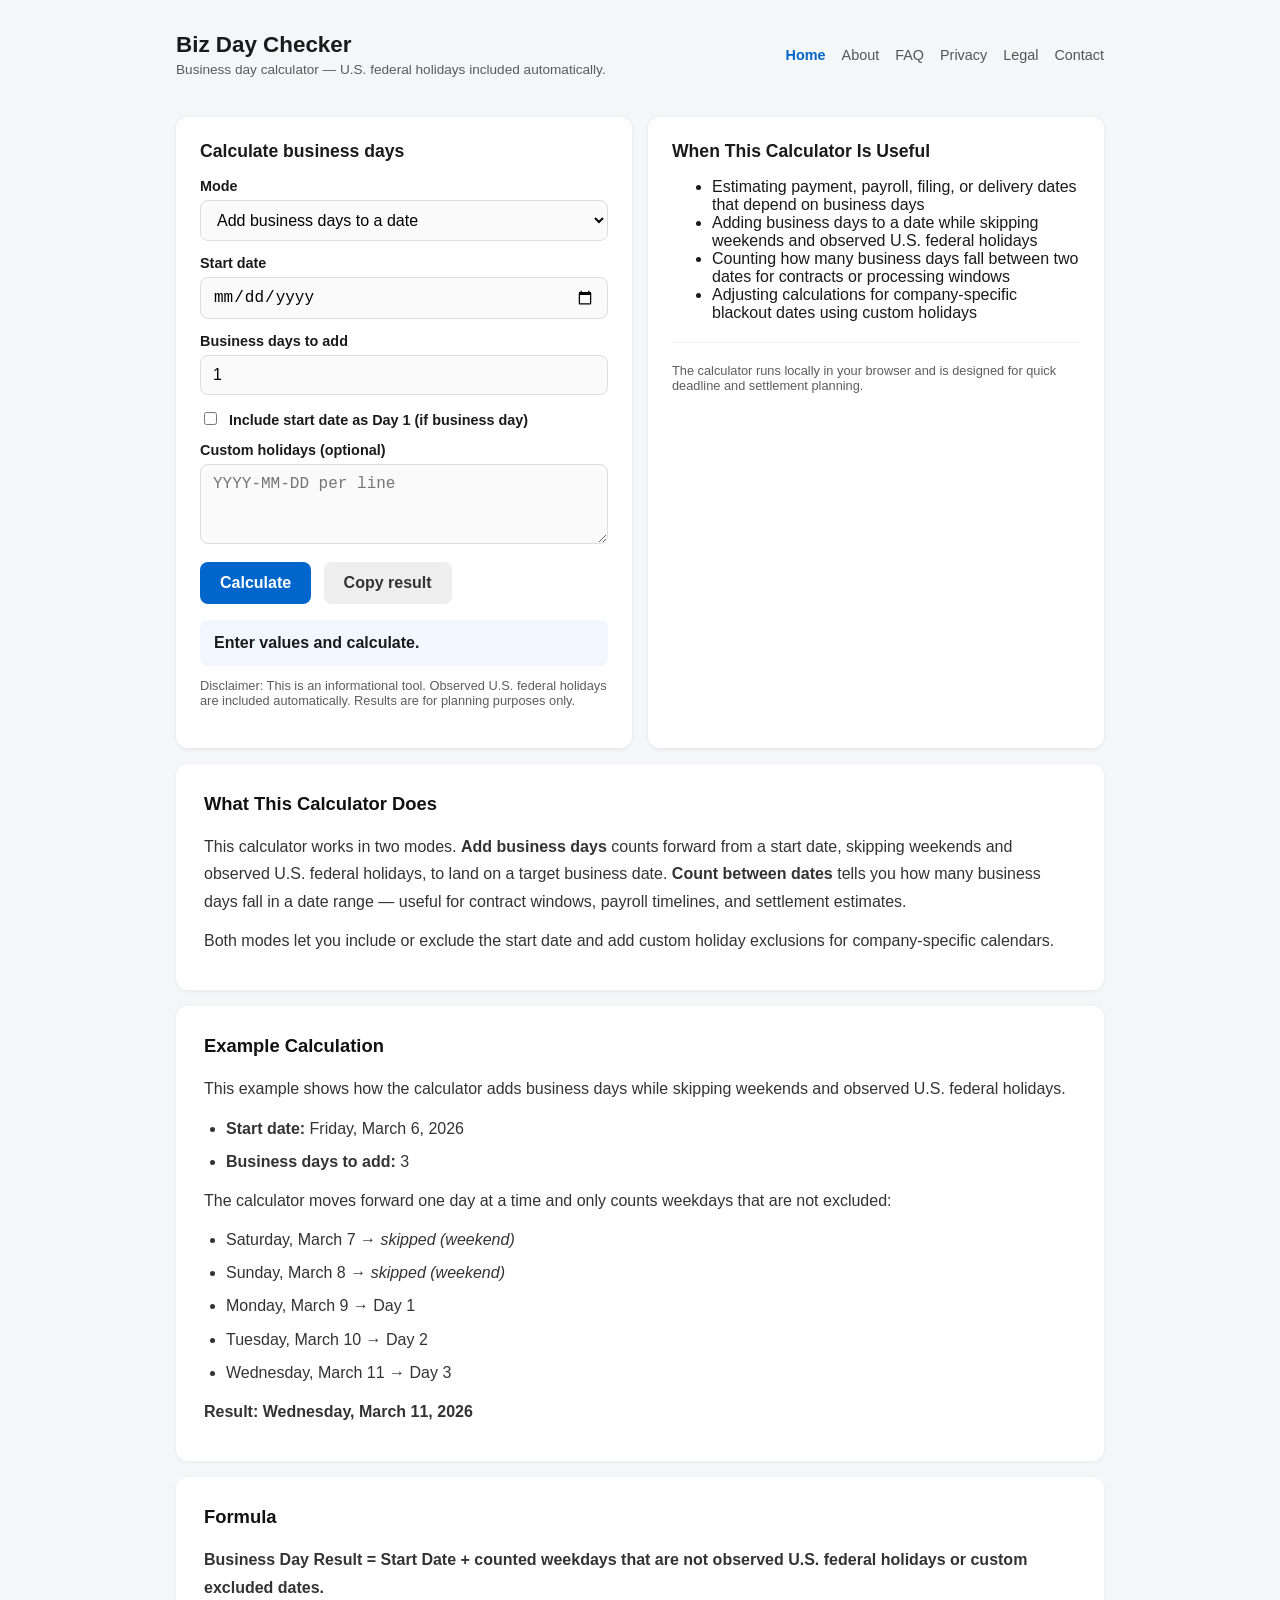
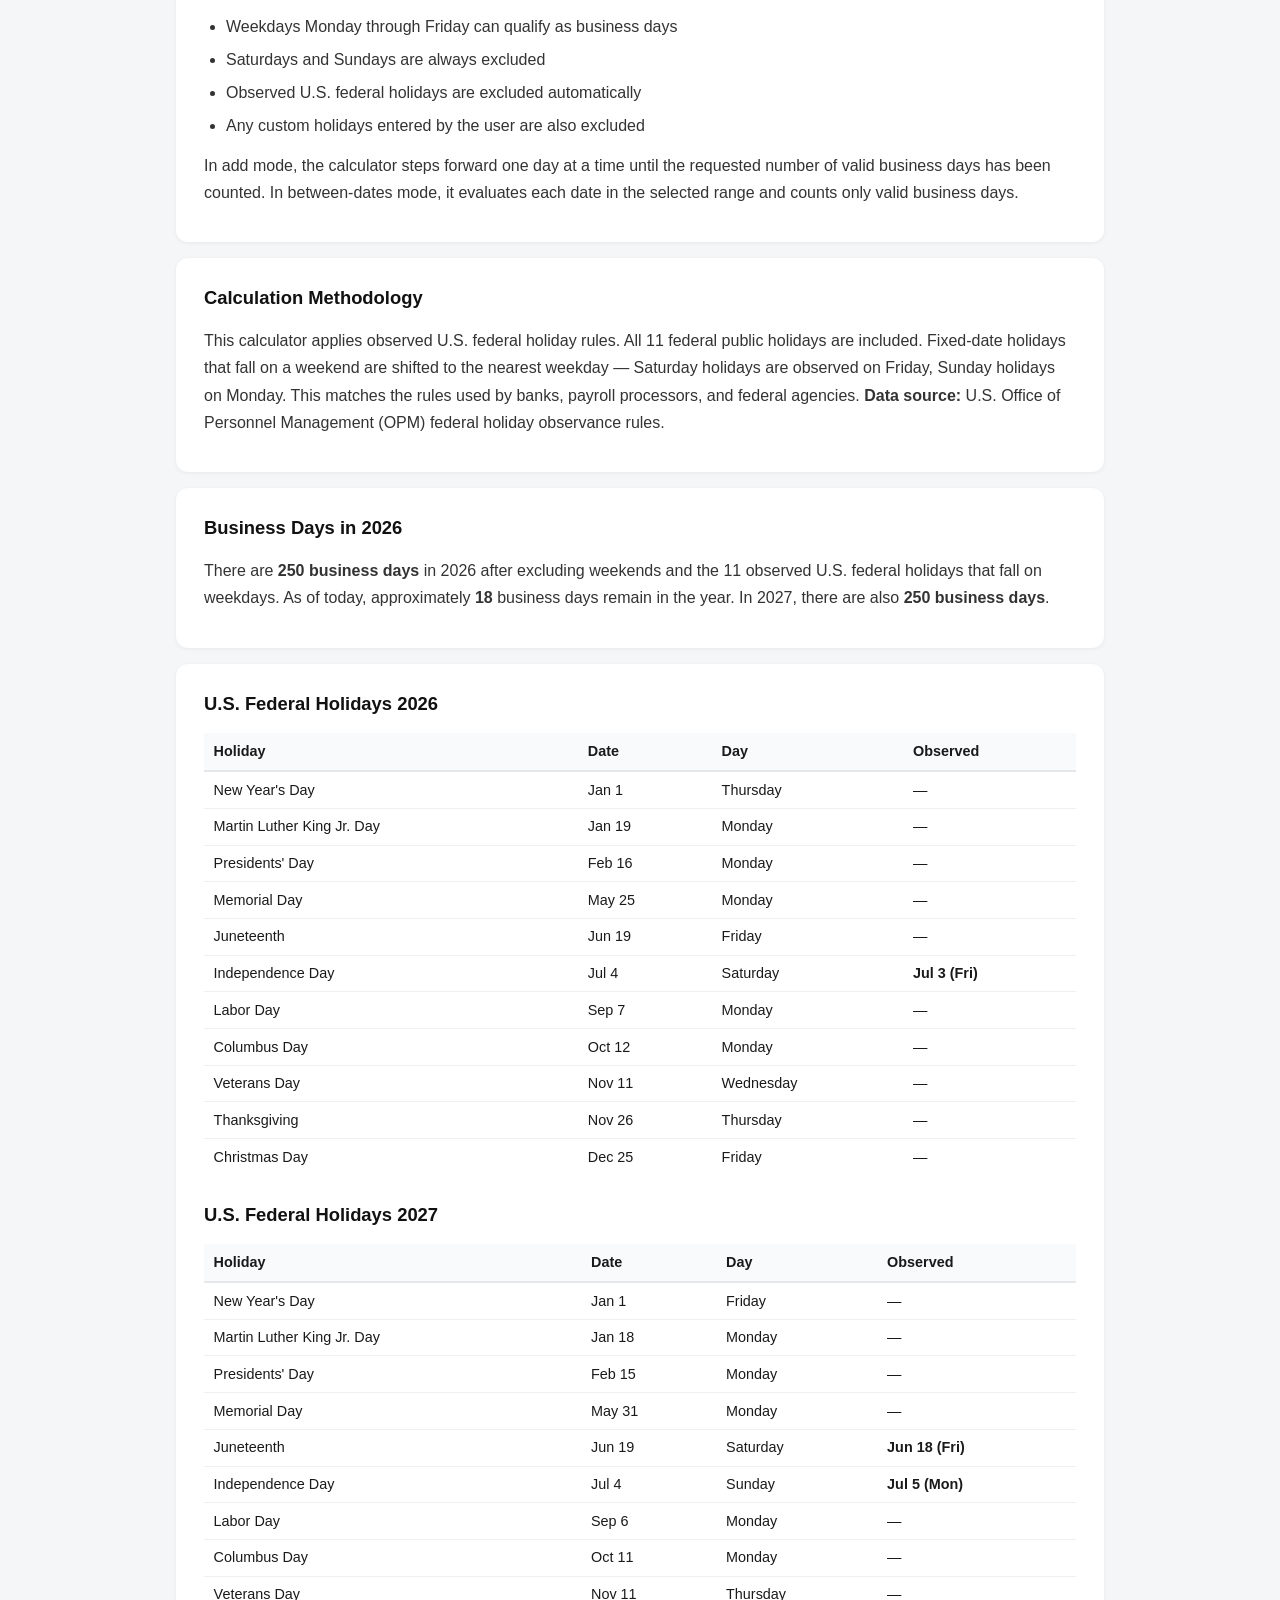
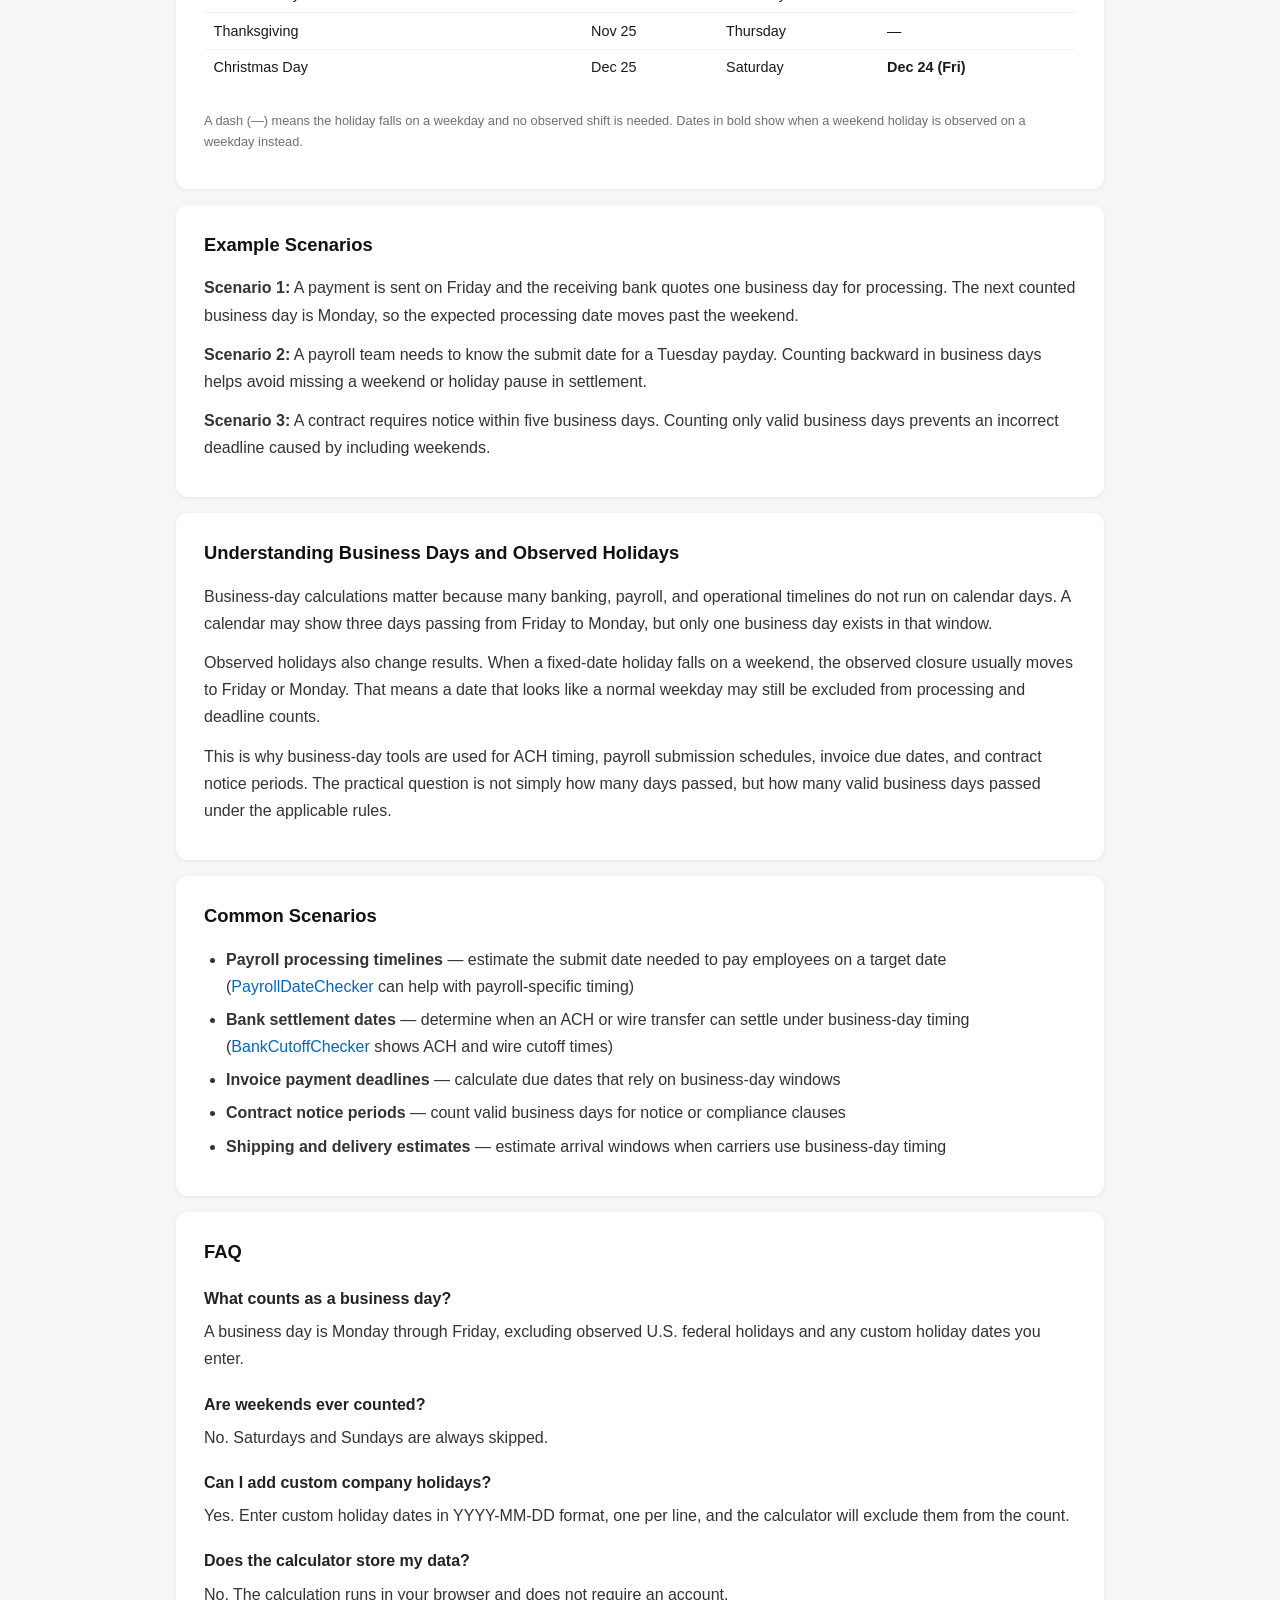
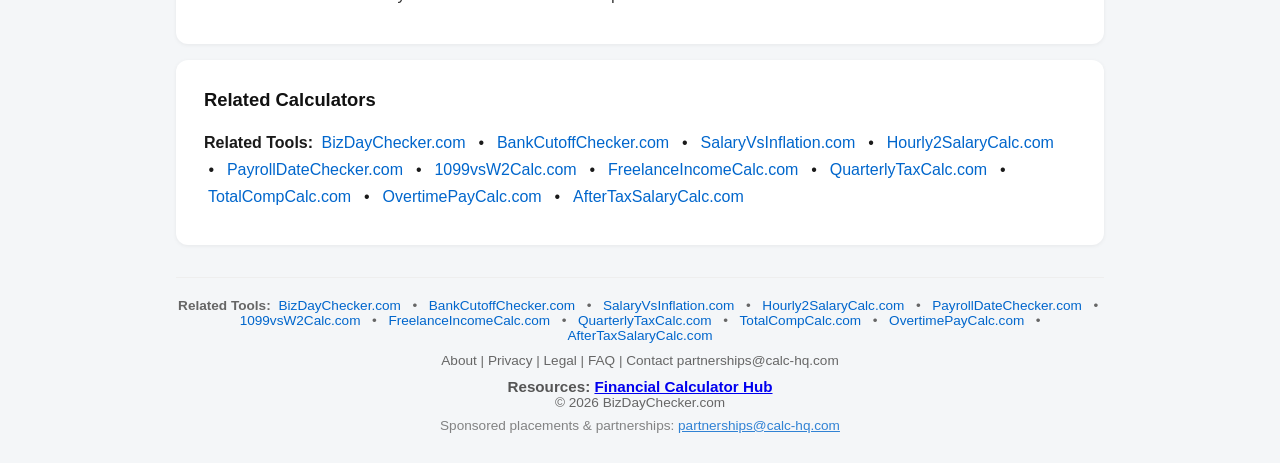
==== index.html @ 639f6adc "Surgical fixes: JS structure compliance, forbidden-domains.json, OPM citation, cluster cross-links, " ====
<!doctype html>
<html lang="en">
<head>
  <meta charset="utf-8" />
  <meta name="viewport" content="width=device-width,initial-scale=1" />
  <title>Business Day Calculator | BizDayChecker.com</title>
  <link rel="canonical" href="https://bizdaychecker.com/"/>
  <meta name="description" content="Free business day calculator. Add business days to a date or count business days between two dates. U.S. federal holidays are included automatically." />
  <meta name="robots" content="index, follow" />
  <meta name="google-adsense-account" content="ca-pub-7744853829365165" />
  <meta property="og:type" content="website" />
  <meta property="og:title" content="Business Day Calculator | BizDayChecker.com" />
  <meta property="og:description" content="Free business day calculator. Add business days to a date or count business days between two dates. U.S. federal holidays are included automatically." />
  <meta property="og:url" content="https://bizdaychecker.com/" />
  <meta property="og:site_name" content="BizDayChecker.com" />
  <meta name="twitter:card" content="summary" />
  <meta name="twitter:title" content="Business Day Calculator | BizDayChecker.com" />
  <meta name="twitter:description" content="Free business day calculator. Add business days to a date or count business days between two dates. U.S. federal holidays are included automatically." />
  <script async src="https://pagead2.googlesyndication.com/pagead/js/adsbygoogle.js?client=ca-pub-7744853829365165" crossorigin="anonymous"></script>
  <link rel="stylesheet" href="styles.css" />
  <script type="application/ld+json">{"@context":"https://schema.org","@type":"WebApplication","name":"Business Day Calculator","url":"https://bizdaychecker.com/","applicationCategory":"FinanceApplication","operatingSystem":"All","description":"Online business day calculator that adds or counts business days while skipping weekends and observed U.S. federal holidays."}</script>
  <link rel="icon" href="/assets/favicon.svg" type="image/svg+xml" />
</head>
<body>
<div class="wrap">
<header>
<div class="brand"><h1>Biz Day Checker</h1><p>Business day calculator — U.S. federal holidays included automatically.</p></div>
<nav>
<a href="index.html" class="active">Home</a>
<a href="about.html">About</a>
<a href="faq.html">FAQ</a>
<a href="privacy.html">Privacy</a>
<a href="legal.html">Legal</a>
<a href="contact.html">Contact</a>
</nav>
</header>
<div id="sponsor" class="sponsor-slot is-off" aria-label="Sponsor"></div>
<!-- AD UNIT: Top (after header, before calculator) -->
<div style="margin:1rem 0">
<ins class="adsbygoogle"
 style="display:block"
 data-ad-client="ca-pub-7744853829365165"

 data-ad-format="auto"
 data-full-width-responsive="true"></ins>
<script>
 (adsbygoogle = window.adsbygoogle || []).push({});
</script>
</div>
<div class="grid">
<section class="card">
<h2>Calculate business days</h2>
<label for="mode">Mode</label>
<select id="mode">
<option value="add">Add business days to a date</option>
<option value="between">Business days between two dates</option>
</select>
<div id="addMode">
<label for="startDate">Start date</label>
<input type="date" id="startDate" />
<label for="daysToAdd">Business days to add</label>
<input type="number" id="daysToAdd" value="1" min="0" />
</div>
<div id="betweenMode" style="display: none">
<label for="betweenStart">Start date</label>
<input type="date" id="betweenStart" />
<label for="betweenEnd">End date</label>
<input type="date" id="betweenEnd" />
</div>
<label><input type="checkbox" id="includeStart" /> Include start date as Day 1 (if business day)</label>
<label for="customHolidays">Custom holidays (optional)</label>
<textarea id="customHolidays" placeholder="YYYY-MM-DD per line"></textarea>
<button class="btn" onclick="calculate()">Calculate</button>
<button class="btn-secondary" onclick="copyResult()">Copy result</button>
<div class="result" id="result">Enter values and calculate.</div>
<p class="mini">Disclaimer: This is an informational tool. Observed U.S. federal holidays are included automatically. Results are for planning purposes only.</p>
<!-- AD UNIT: Mid (after result, highest priority) -->
<div style="margin:1rem 0">
<ins class="adsbygoogle"
 style="display:block"
 data-ad-client="ca-pub-7744853829365165"

 data-ad-format="auto"
 data-full-width-responsive="true"></ins>
<script>
 (adsbygoogle = window.adsbygoogle || []).push({});
</script>
</div>
</section>
<aside class="card">
<h2>When This Calculator Is Useful</h2>
<ul>
<li>Estimating payment, payroll, filing, or delivery dates that depend on business days</li>
<li>Adding business days to a date while skipping weekends and observed U.S. federal holidays</li>
<li>Counting how many business days fall between two dates for contracts or processing windows</li>
<li>Adjusting calculations for company-specific blackout dates using custom holidays</li>
</ul>
<div class="sep"></div>
<p class="mini">The calculator runs locally in your browser and is designed for quick deadline and settlement planning.</p>
</aside>
</div>
<div id="adBottom" class="ad-slot is-off" aria-label="Advertisement"></div>
<!-- AD UNIT: Bottom (before footer content) -->
<div style="margin:1rem 0">
<ins class="adsbygoogle"
 style="display:block"
 data-ad-client="ca-pub-7744853829365165"

 data-ad-format="auto"
 data-full-width-responsive="true"></ins>
<script>
 (adsbygoogle = window.adsbygoogle || []).push({});
</script>
</div>
<section class="content-section">
<h2>What This Calculator Does</h2>
<p>This calculator works in two modes. <strong>Add business days</strong> counts forward from a start date, skipping weekends and observed U.S. federal holidays, to land on a target business date. <strong>Count between dates</strong> tells you how many business days fall in a date range — useful for contract windows, payroll timelines, and settlement estimates.</p>
<p>Both modes let you include or exclude the start date and add custom holiday exclusions for company-specific calendars.</p>
</section>
<section class="content-section">
<h2>Example Calculation</h2>
<p>This example shows how the calculator adds business days while skipping weekends and observed U.S. federal holidays.</p>
<ul>
<li><strong>Start date:</strong> Friday, March 6, 2026</li>
<li><strong>Business days to add:</strong> 3</li>
</ul>
<p>The calculator moves forward one day at a time and only counts weekdays that are not excluded:</p>
<ul>
<li>Saturday, March 7 → <em>skipped (weekend)</em></li>
<li>Sunday, March 8 → <em>skipped (weekend)</em></li>
<li>Monday, March 9 → Day 1</li>
<li>Tuesday, March 10 → Day 2</li>
<li>Wednesday, March 11 → Day 3</li>
</ul>
<p><strong>Result: Wednesday, March 11, 2026</strong></p>
</section>
<section class="content-section">
<h2>Formula</h2>
<p><strong>Business Day Result = Start Date + counted weekdays that are not observed U.S. federal holidays or custom excluded dates.</strong></p>
<ul>
<li>Weekdays Monday through Friday can qualify as business days</li>
<li>Saturdays and Sundays are always excluded</li>
<li>Observed U.S. federal holidays are excluded automatically</li>
<li>Any custom holidays entered by the user are also excluded</li>
</ul>
<p>In add mode, the calculator steps forward one day at a time until the requested number of valid business days has been counted. In between-dates mode, it evaluates each date in the selected range and counts only valid business days.</p>
</section>
<section class="content-section">
<h2>Calculation Methodology</h2>
<p>This calculator applies observed U.S. federal holiday rules. All 11 federal public holidays are included. Fixed-date holidays that fall on a weekend are shifted to the nearest weekday — Saturday holidays are observed on Friday, Sunday holidays on Monday. This matches the rules used by banks, payroll processors, and federal agencies. <strong>Data source:</strong> U.S. Office of Personnel Management (OPM) federal holiday observance rules.</p>
</section>
<section class="content-section">
<h2>Business Days in 2026</h2>
<p>There are <strong>250 business days</strong> in 2026 after excluding weekends and the 11 observed U.S. federal holidays that fall on weekdays. As of today, approximately <strong id="bizRemaining">175</strong> business days remain in the year. In 2027, there are also <strong>250 business days</strong>.</p>
</section>
<section class="content-section">
<h2>U.S. Federal Holidays 2026</h2>
<table class="holiday-table">
<thead><tr><th>Holiday</th><th>Date</th><th>Day</th><th>Observed</th></tr></thead>
<tbody>
<tr><td>New Year's Day</td><td>Jan 1</td><td>Thursday</td><td>—</td></tr>
<tr><td>Martin Luther King Jr. Day</td><td>Jan 19</td><td>Monday</td><td>—</td></tr>
<tr><td>Presidents' Day</td><td>Feb 16</td><td>Monday</td><td>—</td></tr>
<tr><td>Memorial Day</td><td>May 25</td><td>Monday</td><td>—</td></tr>
<tr><td>Juneteenth</td><td>Jun 19</td><td>Friday</td><td>—</td></tr>
<tr><td>Independence Day</td><td>Jul 4</td><td>Saturday</td><td><strong>Jul 3 (Fri)</strong></td></tr>
<tr><td>Labor Day</td><td>Sep 7</td><td>Monday</td><td>—</td></tr>
<tr><td>Columbus Day</td><td>Oct 12</td><td>Monday</td><td>—</td></tr>
<tr><td>Veterans Day</td><td>Nov 11</td><td>Wednesday</td><td>—</td></tr>
<tr><td>Thanksgiving</td><td>Nov 26</td><td>Thursday</td><td>—</td></tr>
<tr><td>Christmas Day</td><td>Dec 25</td><td>Friday</td><td>—</td></tr>
</tbody>
</table>
<h2>U.S. Federal Holidays 2027</h2>
<table class="holiday-table">
<thead><tr><th>Holiday</th><th>Date</th><th>Day</th><th>Observed</th></tr></thead>
<tbody>
<tr><td>New Year's Day</td><td>Jan 1</td><td>Friday</td><td>—</td></tr>
<tr><td>Martin Luther King Jr. Day</td><td>Jan 18</td><td>Monday</td><td>—</td></tr>
<tr><td>Presidents' Day</td><td>Feb 15</td><td>Monday</td><td>—</td></tr>
<tr><td>Memorial Day</td><td>May 31</td><td>Monday</td><td>—</td></tr>
<tr><td>Juneteenth</td><td>Jun 19</td><td>Saturday</td><td><strong>Jun 18 (Fri)</strong></td></tr>
<tr><td>Independence Day</td><td>Jul 4</td><td>Sunday</td><td><strong>Jul 5 (Mon)</strong></td></tr>
<tr><td>Labor Day</td><td>Sep 6</td><td>Monday</td><td>—</td></tr>
<tr><td>Columbus Day</td><td>Oct 11</td><td>Monday</td><td>—</td></tr>
<tr><td>Veterans Day</td><td>Nov 11</td><td>Thursday</td><td>—</td></tr>
<tr><td>Thanksgiving</td><td>Nov 25</td><td>Thursday</td><td>—</td></tr>
<tr><td>Christmas Day</td><td>Dec 25</td><td>Saturday</td><td><strong>Dec 24 (Fri)</strong></td></tr>
</tbody>
</table>
<p class="mini">A dash (—) means the holiday falls on a weekday and no observed shift is needed. Dates in bold show when a weekend holiday is observed on a weekday instead.</p>
</section>
<section class="content-section">
<h2>Example Scenarios</h2>
<p><strong>Scenario 1:</strong> A payment is sent on Friday and the receiving bank quotes one business day for processing. The next counted business day is Monday, so the expected processing date moves past the weekend.</p>
<p><strong>Scenario 2:</strong> A payroll team needs to know the submit date for a Tuesday payday. Counting backward in business days helps avoid missing a weekend or holiday pause in settlement.</p>
<p><strong>Scenario 3:</strong> A contract requires notice within five business days. Counting only valid business days prevents an incorrect deadline caused by including weekends.</p>
</section>
<section class="content-section">
<h2>Understanding Business Days and Observed Holidays</h2>
<p>Business-day calculations matter because many banking, payroll, and operational timelines do not run on calendar days. A calendar may show three days passing from Friday to Monday, but only one business day exists in that window.</p>
<p>Observed holidays also change results. When a fixed-date holiday falls on a weekend, the observed closure usually moves to Friday or Monday. That means a date that looks like a normal weekday may still be excluded from processing and deadline counts.</p>
<p>This is why business-day tools are used for ACH timing, payroll submission schedules, invoice due dates, and contract notice periods. The practical question is not simply how many days passed, but how many valid business days passed under the applicable rules.</p>
</section>
<section class="content-section">
<h2>Common Scenarios</h2>
<ul>
<li><strong>Payroll processing timelines</strong> — estimate the submit date needed to pay employees on a target date (<a href="https://payrolldatechecker.com" target="_blank" rel="noopener">PayrollDateChecker</a> can help with payroll-specific timing)</li>
<li><strong>Bank settlement dates</strong> — determine when an ACH or wire transfer can settle under business-day timing (<a href="https://bankcutoffchecker.com" target="_blank" rel="noopener">BankCutoffChecker</a> shows ACH and wire cutoff times)</li>
<li><strong>Invoice payment deadlines</strong> — calculate due dates that rely on business-day windows</li>
<li><strong>Contract notice periods</strong> — count valid business days for notice or compliance clauses</li>
<li><strong>Shipping and delivery estimates</strong> — estimate arrival windows when carriers use business-day timing</li>
</ul>
</section>
<section class="content-section">
<h2>FAQ</h2>
<h3>What counts as a business day?</h3><p>A business day is Monday through Friday, excluding observed U.S. federal holidays and any custom holiday dates you enter.</p>
<h3>Are weekends ever counted?</h3><p>No. Saturdays and Sundays are always skipped.</p>
<h3>Can I add custom company holidays?</h3><p>Yes. Enter custom holiday dates in YYYY-MM-DD format, one per line, and the calculator will exclude them from the count.</p>
<h3>Does the calculator store my data?</h3><p>No. The calculation runs in your browser and does not require an account.</p>
</section>
<section class="content-section">
<h2>Related Calculators</h2>
<div class="network-links related-tools"></div>
</section>
<footer class="foot">
<div class="sep"></div>
<div class="network-links related-tools"></div>
<div class="footer-links"><a href="about.html">About</a> | <a href="privacy.html">Privacy</a> | <a href="legal.html">Legal</a> | <a href="faq.html">FAQ</a> | <a href="contact.html">Contact</a> <span class="footer-email"><a href="mailto:partnerships@calc-hq.com">partnerships@calc-hq.com</a></span></div><div class="footer-resources"><strong>Resources:</strong> <a href="https://calc-hq.com" target="_blank" rel="noopener">Financial Calculator Hub</a></div>
<div class="footer-meta">© <span id="year"></span> BizDayChecker.com</div>
<p class="sponsor-line">Sponsored placements &amp; partnerships: <a href="mailto:partnerships@calc-hq.com">partnerships@calc-hq.com</a></p>
</footer>
</div>

        <script src="/js/config.js"></script>
        <script src="/js/network.js"></script>
        <script src="/assets/footer.js"></script>
        <script src="/assets/ads.js"></script>
        <script src="/js/calculator.js"></script>
    
</body>
</html>
---- styles.css ----
/* BizDayChecker.com styles */
*, *::before, *::after { box-sizing: border-box; }

body {
  font-family: -apple-system, BlinkMacSystemFont, "Segoe UI", Roboto, Helvetica, Arial, sans-serif;
  margin: 0;
  padding: 0;
  background: #f4f6f8;
  color: #1a1a1a;
}

.wrap {
  max-width: 960px;
  margin: 0 auto;
  padding: 16px;
}

/* Header */
header {
  display: flex;
  align-items: center;
  justify-content: space-between;
  flex-wrap: wrap;
  gap: 12px;
  padding: 16px 0 24px;
}

.brand h1 {
  margin: 0;
  font-size: 1.4rem;
}

.brand p {
  margin: 4px 0 0;
  font-size: 0.85rem;
  opacity: 0.7;
}

nav {
  display: flex;
  gap: 16px;
  flex-wrap: wrap;
}

nav a {
  text-decoration: none;
  color: #555;
  font-size: 0.9rem;
}

nav a.active, nav a:hover {
  color: #0066cc;
  font-weight: 600;
}

/* Grid */
.grid {
  display: grid;
  grid-template-columns: 1fr 1fr;
  gap: 16px;
}

@media (max-width: 600px) {
  .grid { grid-template-columns: 1fr; }
  header { flex-direction: column; align-items: flex-start; }
}

/* Card */
.card {
  background: #fff;
  border-radius: 12px;
  padding: 24px;
  box-shadow: 0 1px 4px rgba(0,0,0,0.08);
}

.card h2 {
  margin: 0 0 16px;
  font-size: 1.1rem;
}

.legal { grid-column: 1 / -1; }

/* Form elements */
label {
  font-weight: 600;
  margin-top: 14px;
  display: block;
  font-size: 0.9rem;
}

input[type="date"],
input[type="number"],
select,
textarea {
  width: 100%;
  padding: 10px 12px;
  margin-top: 6px;
  font-size: 1rem;
  border: 1px solid #ddd;
  border-radius: 8px;
  background: #fafafa;
}

textarea { min-height: 80px; resize: vertical; }

input[type="checkbox"] {
  width: auto;
  margin-right: 8px;
}

/* Buttons */
.btn, .btn-secondary {
  display: inline-block;
  margin-top: 14px;
  margin-right: 8px;
  padding: 12px 20px;
  border: none;
  border-radius: 8px;
  font-size: 1rem;
  font-weight: 700;
  cursor: pointer;
}

.btn { background: #0066cc; color: #fff; }
.btn:hover { background: #0052a3; }
.btn-secondary { background: #eee; color: #333; }
.btn-secondary:hover { background: #ddd; }

/* Result */
.result {
  margin-top: 16px;
  padding: 14px;
  background: #f0f7ff;
  border-radius: 8px;
  font-weight: 600;
  font-size: 1rem;
}

/* Footer */
.foot {
  margin-top: 32px;
  text-align: center;
  font-size: 0.85rem;
  color: #666;
}

.related-tools {
  margin-bottom: 10px;
}

.related-tools a {
  color: #0066cc;
  text-decoration: none;
  margin: 0 4px;
}

.related-tools a:hover { text-decoration: underline; }

.footer-links {
  margin-bottom: 8px;
}

.footer-links a {
  color: #666;
  text-decoration: none;
  font-size: 0.85rem;
}

.footer-links a:hover { color: #0066cc; }

.footer-meta {
  margin-bottom: 8px;
}

.sponsor-line {
  font-size: 0.85rem;
  opacity: 0.8;
  margin-top: 8px;
}

.sponsor-line a { color: #0066cc; }

/* Separator */
.sep {
  border-top: 1px solid #eee;
  margin: 20px 0;
}

/* Mini text */
.mini {
  font-size: 0.8rem;
  opacity: 0.7;
  margin-top: 12px;
}

/* Ad slots */
.ad-slot {
  margin: 16px 0;
}

.is-off { display: none !important; }

.sponsor-slot {
  background: #fffbe6;
  border: 1px solid #ffe58f;
  border-radius: 8px;
  padding: 12px 16px;
  margin: 10px 0 16px;
  font-size: 0.9rem;
  cursor: pointer;
}

/* Sponsor zones */
.sponsor-banner {
  background: #fffbe6;
  border: 1px solid #ffe58f;
  border-radius: 8px;
  padding: 12px 16px;
  margin-top: 10px;
  margin-bottom: 16px;
  font-size: 0.9rem;
  display: flex;
  align-items: center;
  gap: 12px;
}

.sponsor-sidebar {
  background: #fffbe6;
  border: 1px solid #ffe58f;
  border-radius: 8px;
  padding: 12px;
  margin-top: 16px;
  font-size: 0.85rem;
}

.sponsor-label {
  font-size: 0.7rem;
  background: #ffe58f;
  border-radius: 4px;
  padding: 2px 6px;
  font-weight: 700;
  text-transform: uppercase;
  white-space: nowrap;
}

/* Content sections (AdSense content depth) */
.content-section {
  background: #fff;
  border-radius: 12px;
  padding: 24px 28px;
  margin-top: 16px;
  box-shadow: 0 1px 4px rgba(0,0,0,0.06);
  line-height: 1.7;
}

.content-section h2 {
  margin: 0 0 14px;
  font-size: 1.15rem;
  color: #111;
}

.content-section h3 {
  margin: 18px 0 6px;
  font-size: 1rem;
  color: #222;
}

.content-section p {
  margin: 0 0 12px;
  color: #333;
}

.content-section ul,
.content-section ol {
  margin: 0 0 12px;
  padding-left: 22px;
  color: #333;
}

.content-section li {
  margin-bottom: 6px;
}

.content-section a {
  color: #0066cc;
  text-decoration: none;
}

.content-section a:hover {
  text-decoration: underline;
}

/* Legal pages */
.card.legal h3 {
  margin: 20px 0 6px;
  font-size: 1rem;
}

.card.legal p, .card.legal ul {
  margin: 4px 0;
  line-height: 1.6;
}

.card.legal ul {
  padding-left: 20px;
}

.footer-resources{margin-top:10px;font-size:.95rem;color:#555}.footer-resources a{font-weight:600}

/* Holiday reference tables */
.holiday-table{width:100%;border-collapse:collapse;margin:0.5rem 0 1.5rem;font-size:0.9rem}
.holiday-table th{text-align:left;padding:0.4rem 0.6rem;border-bottom:2px solid #e5e7eb;font-weight:600;background:#f9fafb}
.holiday-table td{padding:0.35rem 0.6rem;border-bottom:1px solid #f0f0f0}
.holiday-table tr:last-child td{border-bottom:none}
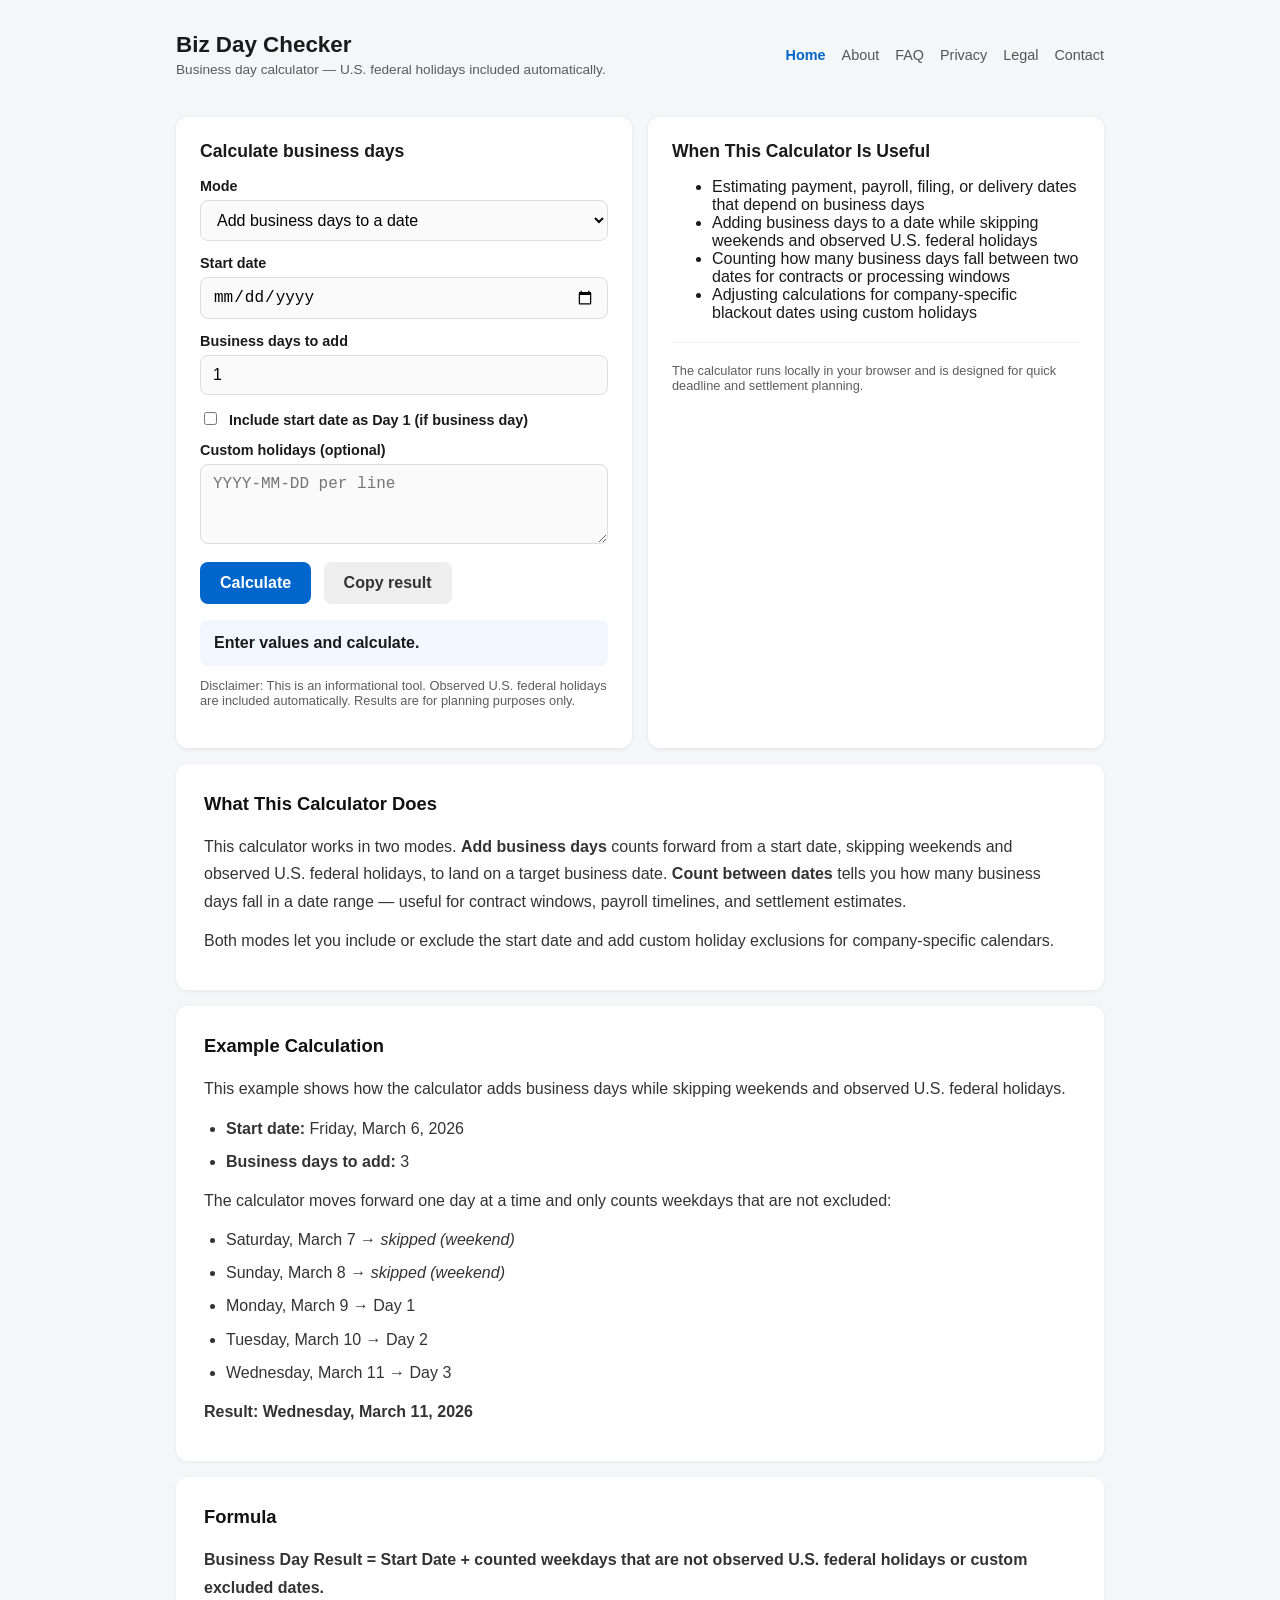
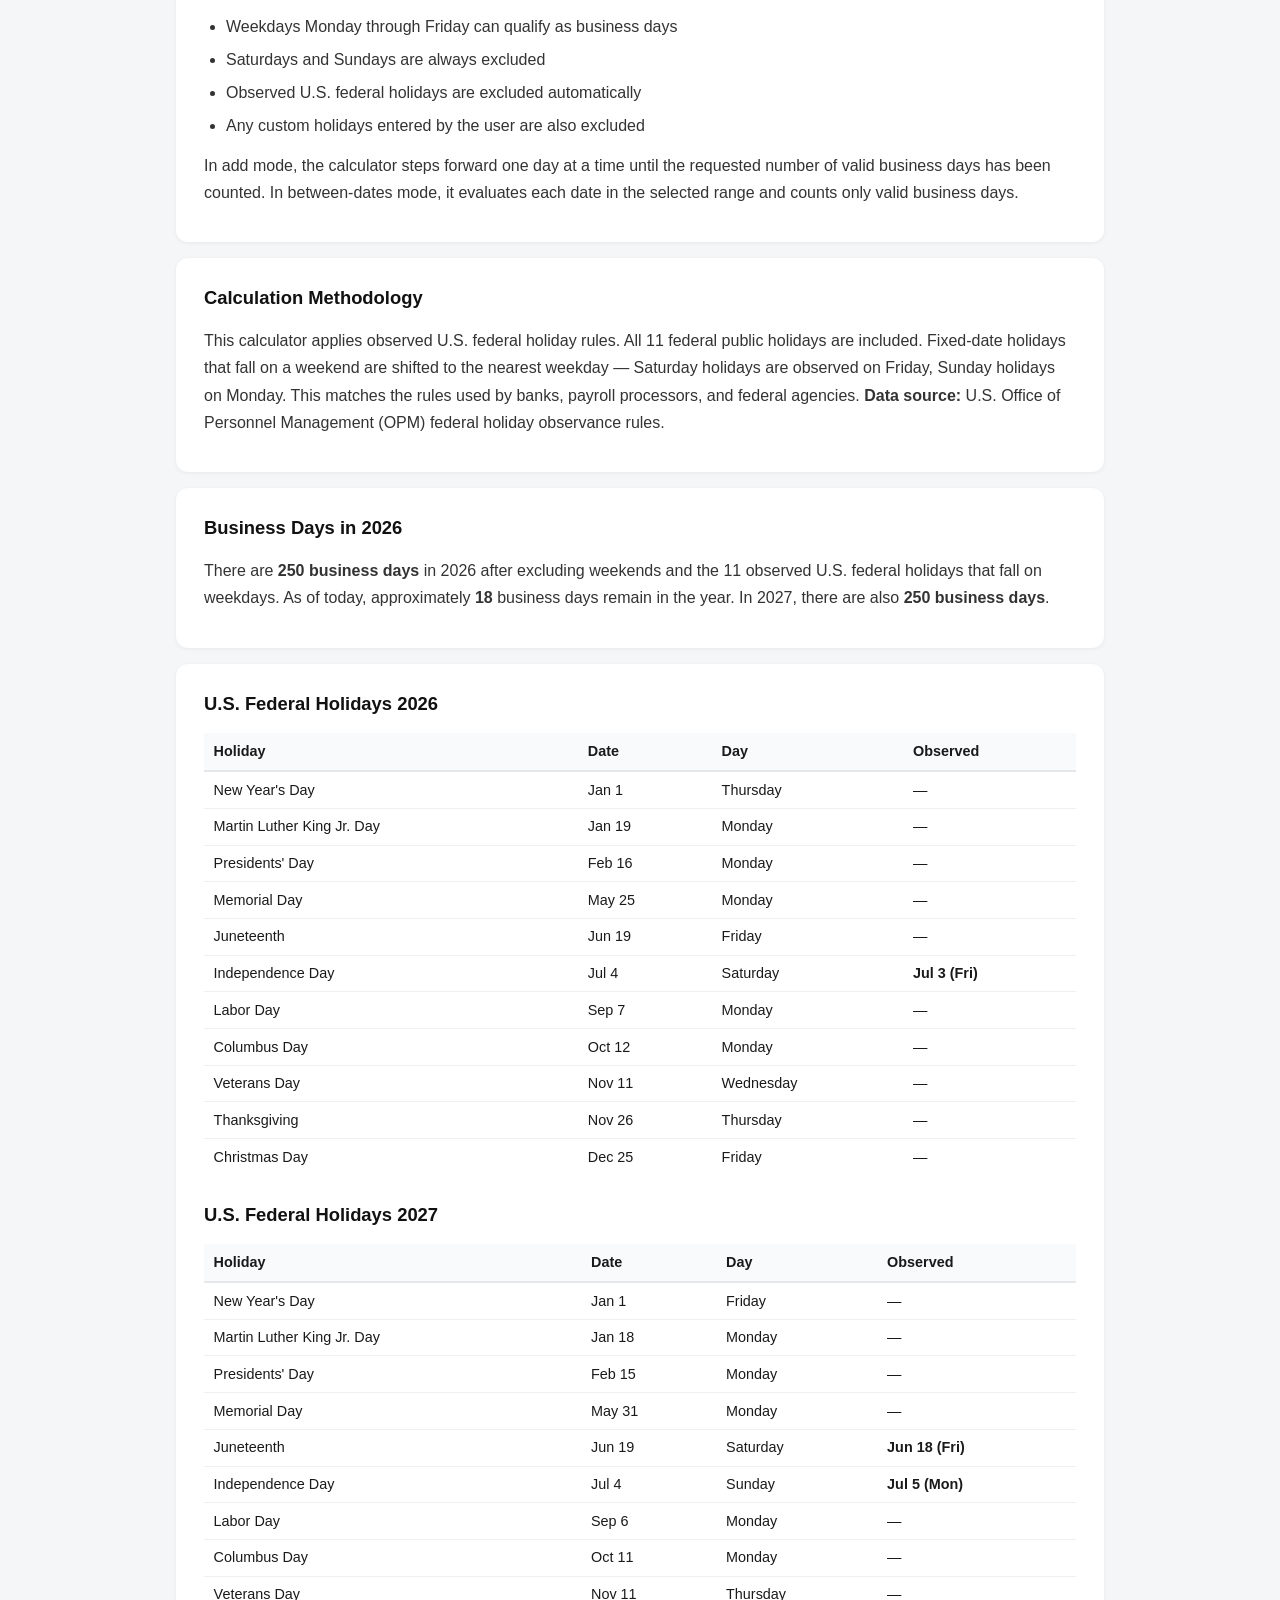
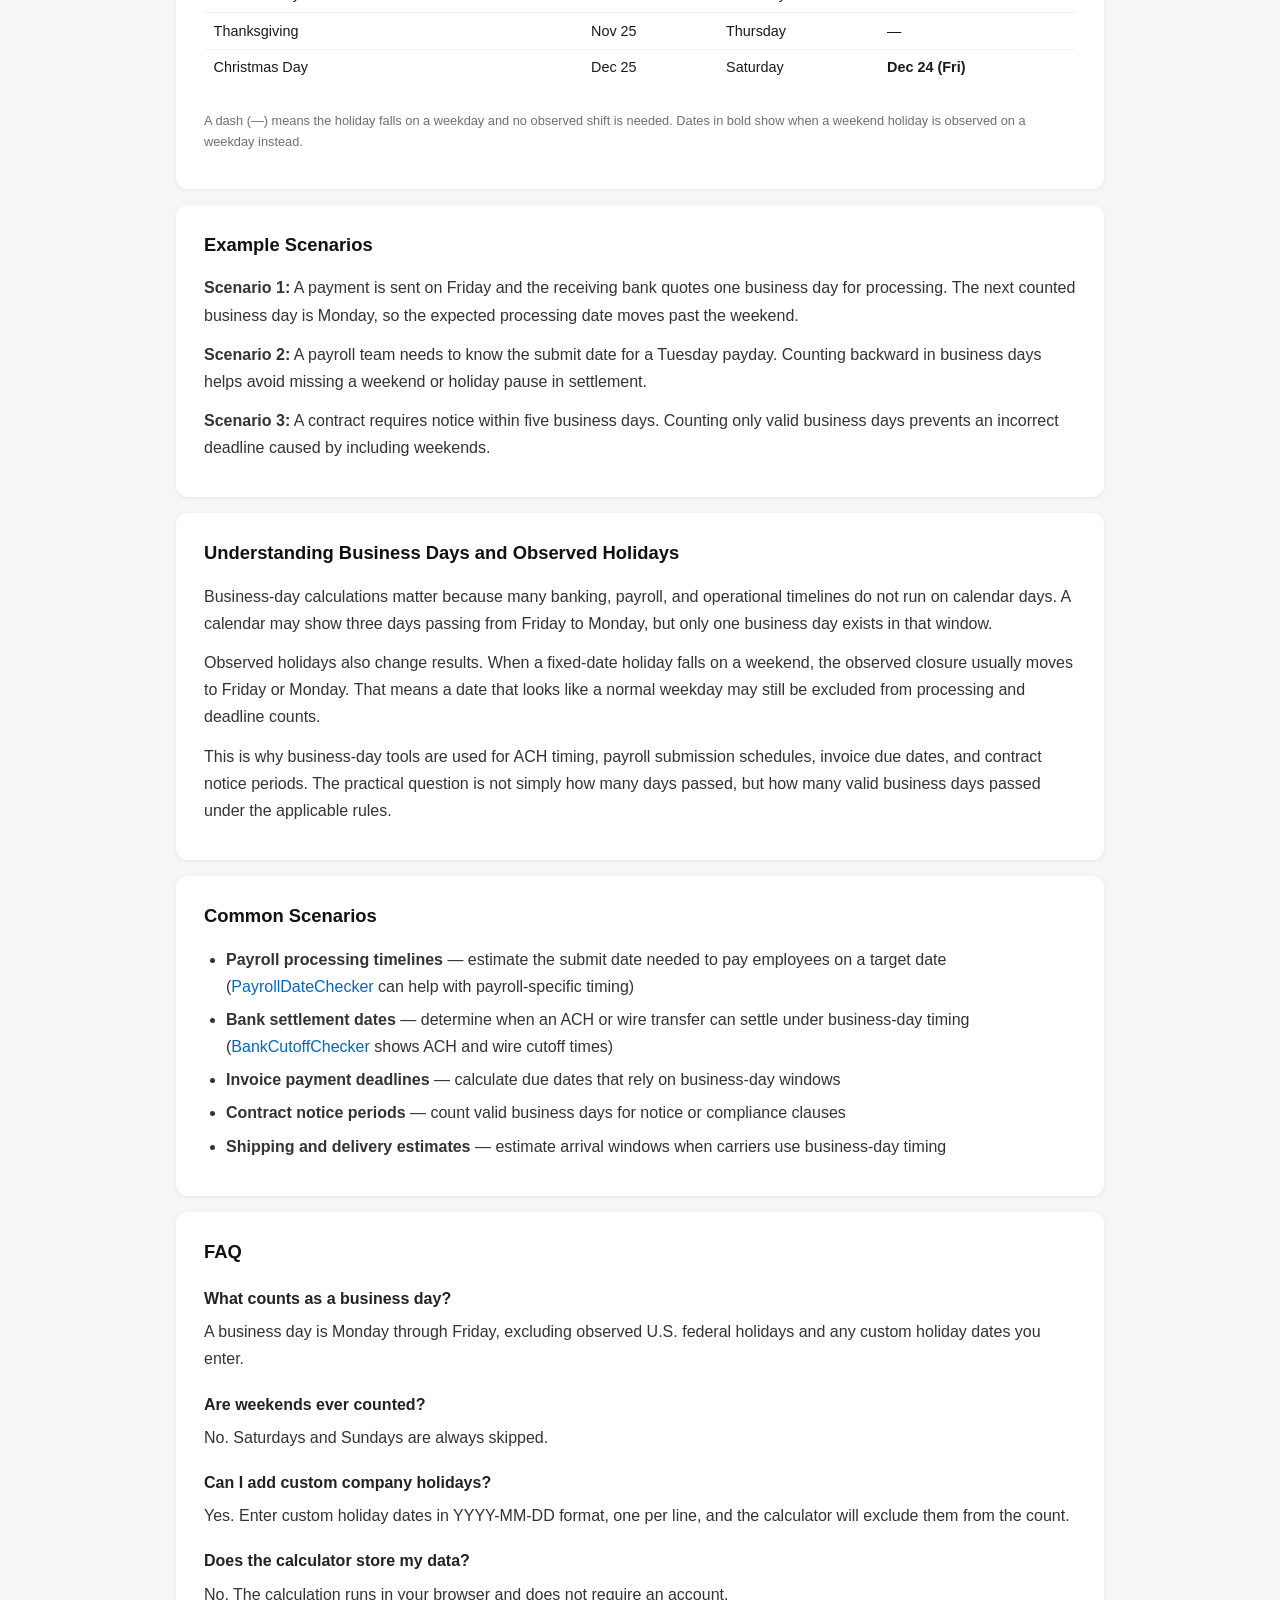
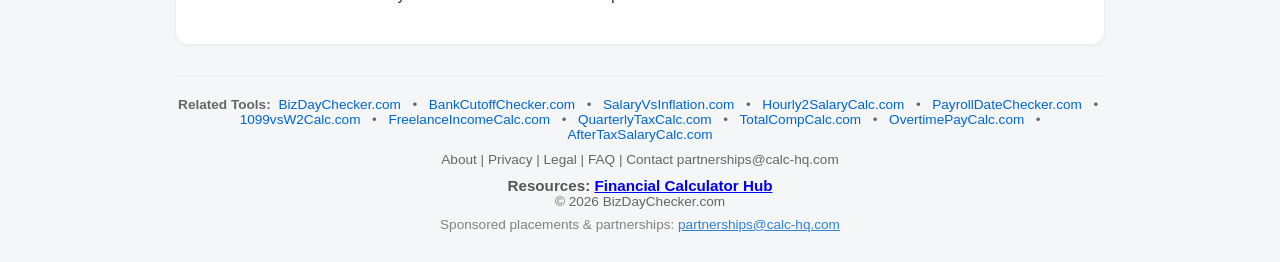
==== commit 469f5050: "Remove hardcoded Related Tools section — enforce network.js single source of truth" ====
--- a/index.html
+++ b/index.html
@@ -219,10 +219,7 @@
 <h3>Can I add custom company holidays?</h3><p>Yes. Enter custom holiday dates in YYYY-MM-DD format, one per line, and the calculator will exclude them from the count.</p>
 <h3>Does the calculator store my data?</h3><p>No. The calculation runs in your browser and does not require an account.</p>
 </section>
-<section class="content-section">
-<h2>Related Calculators</h2>
-<div class="network-links related-tools"></div>
-</section>
+
 <footer class="foot">
 <div class="sep"></div>
 <div class="network-links related-tools"></div>
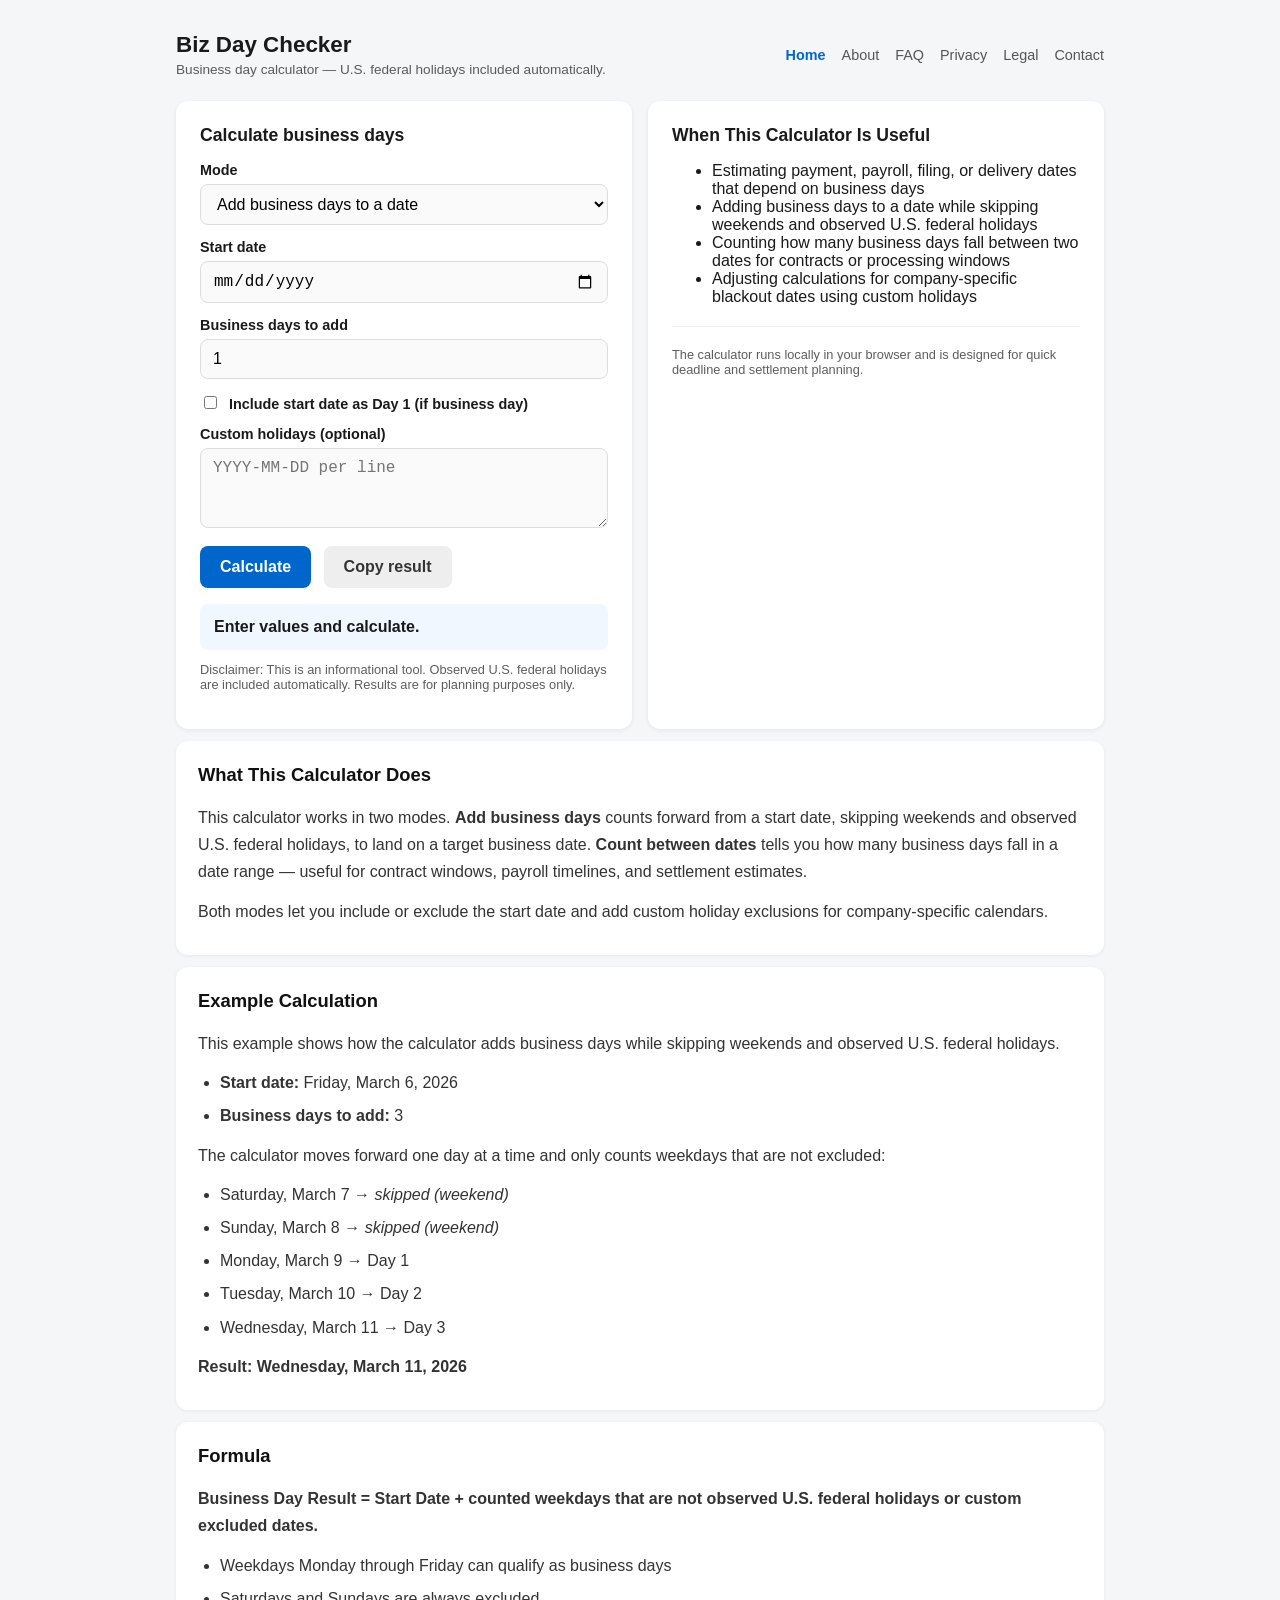
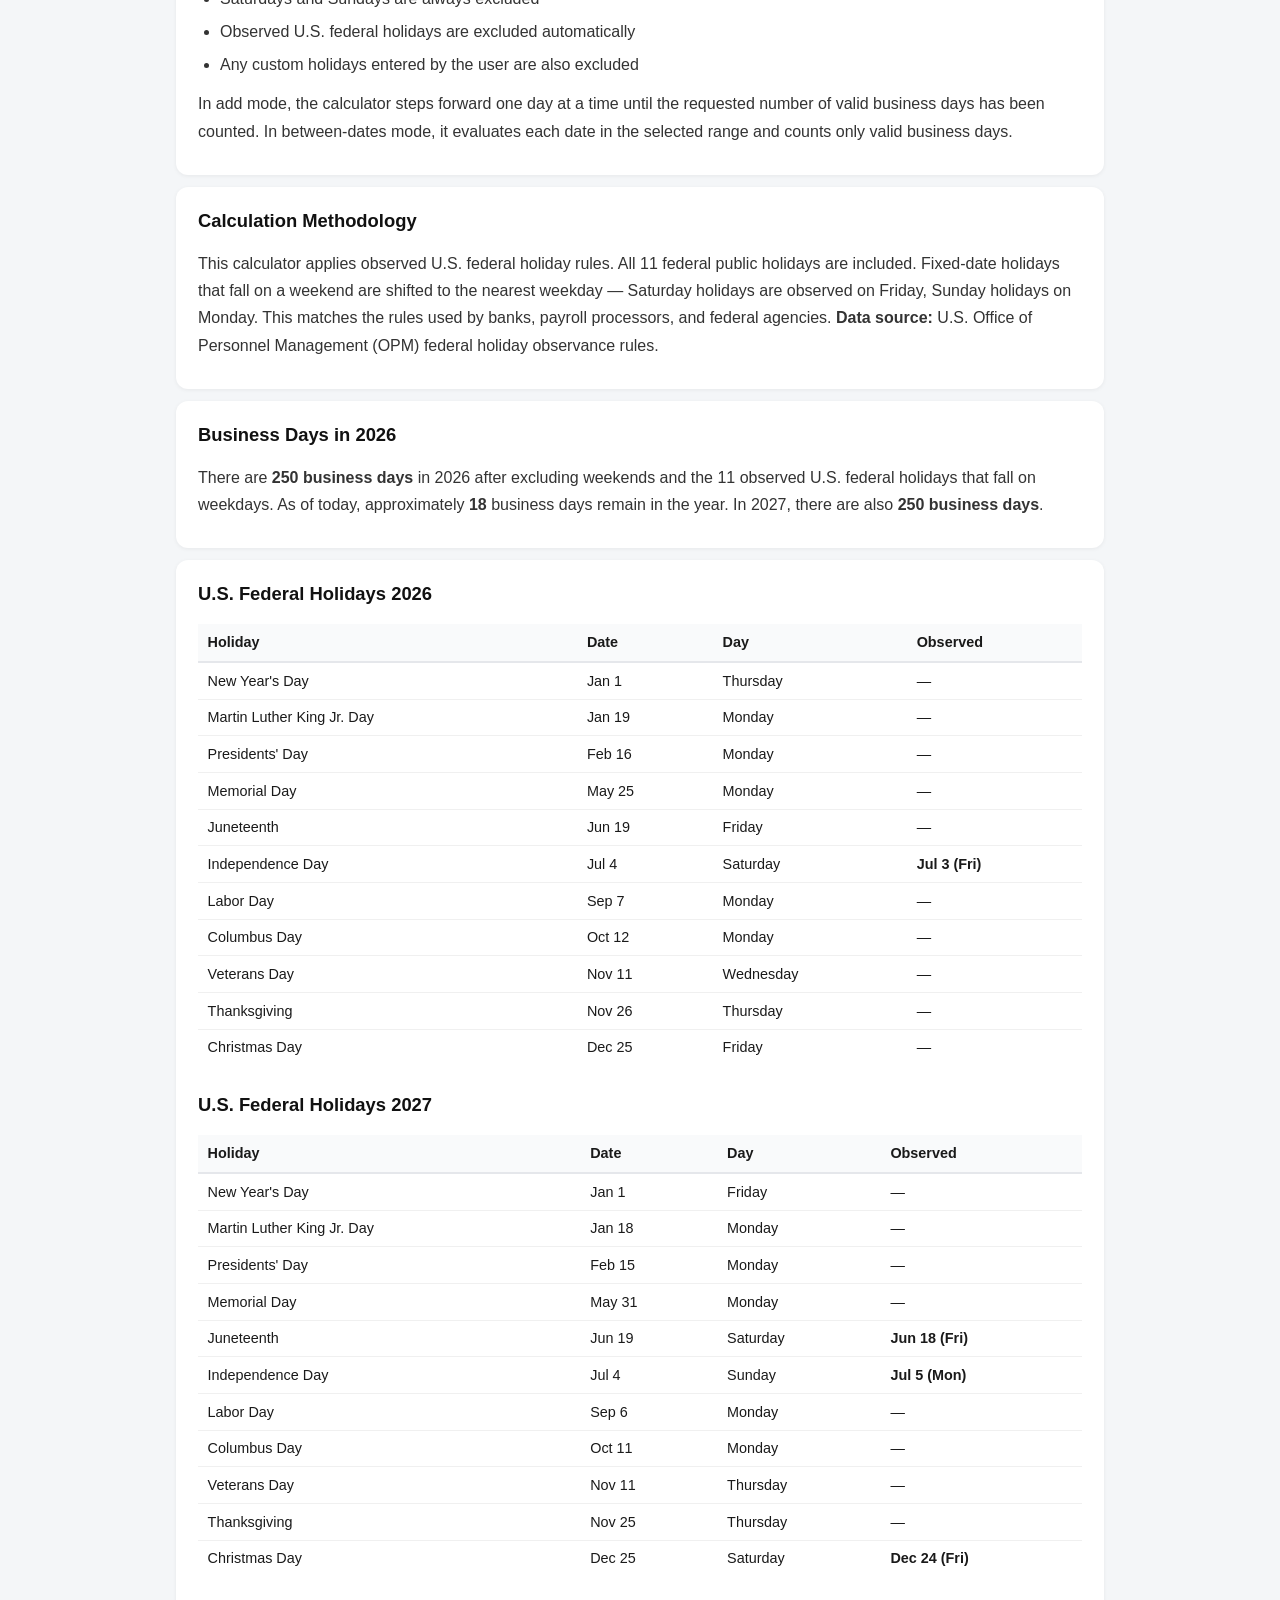
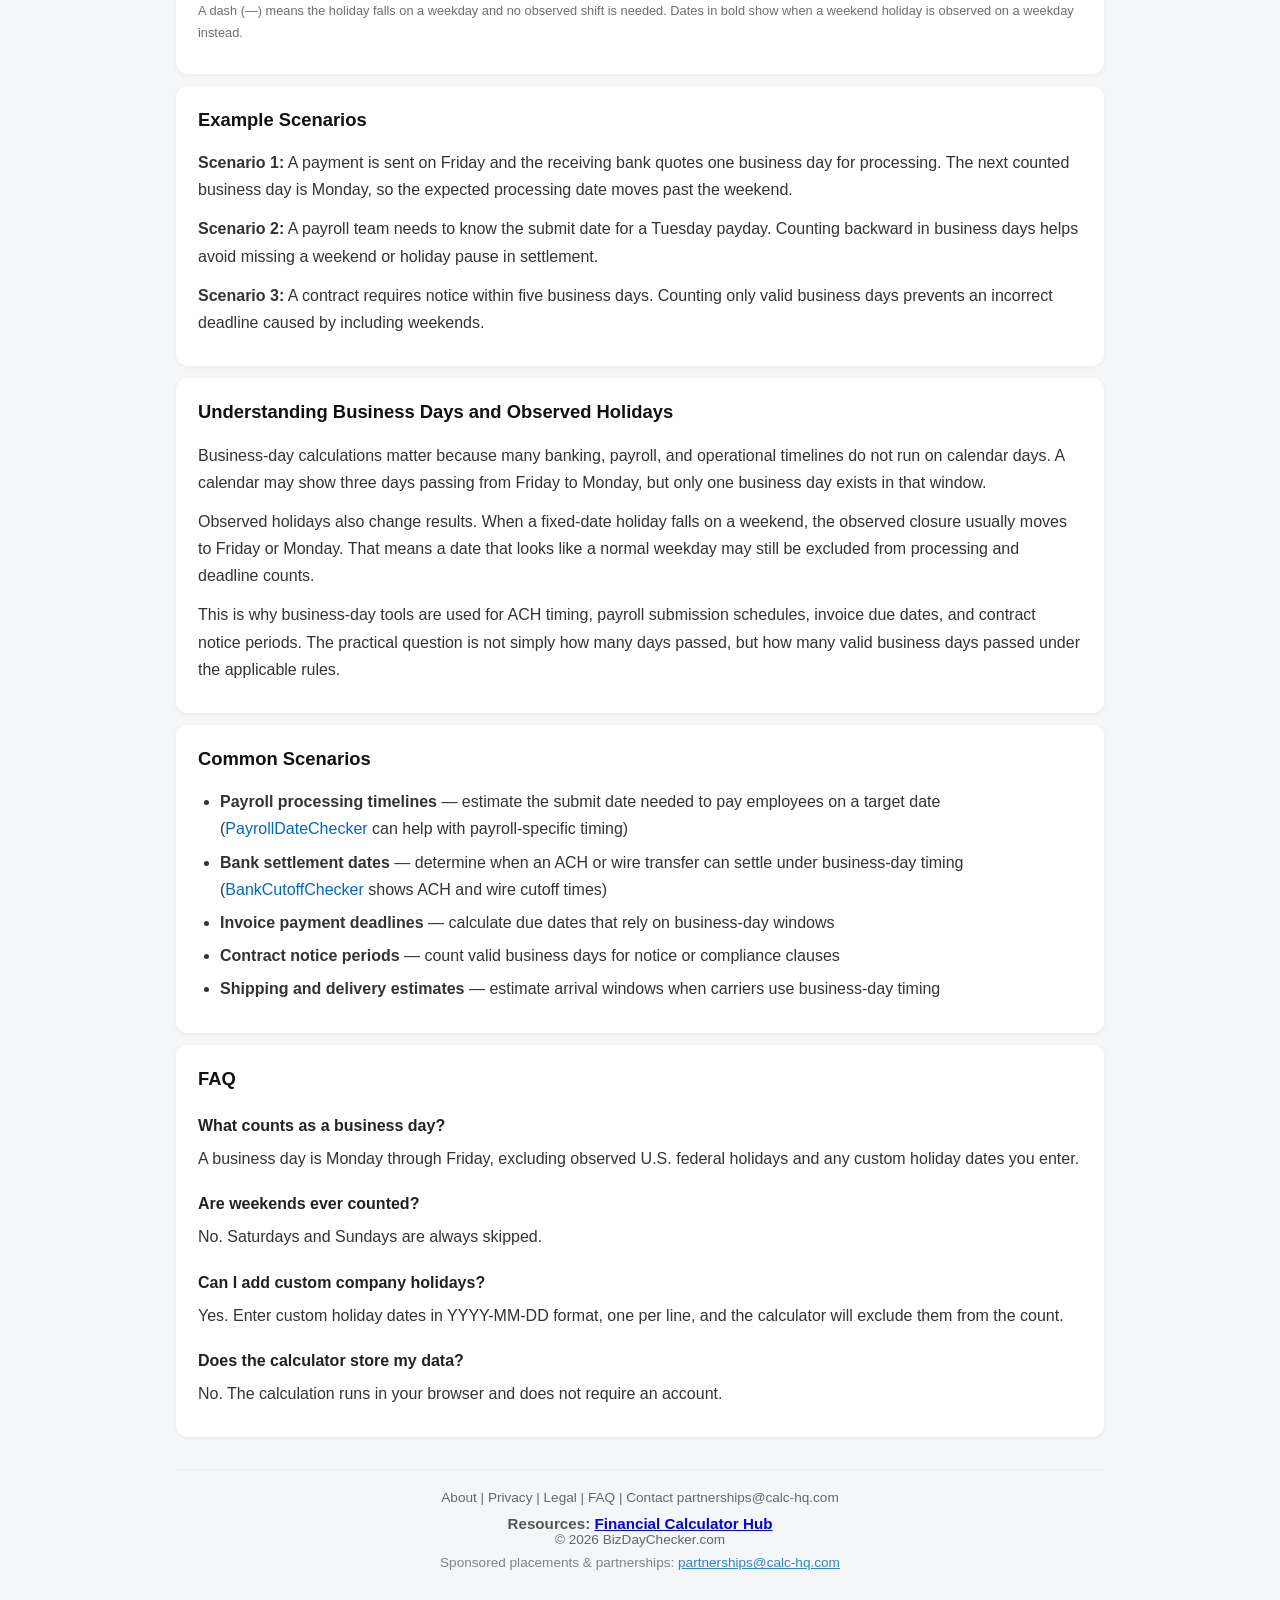
==== commit 9644d65b: "Collapse inactive ad slots to zero space — no blank gaps when ads not displaying" ====
--- a/index.html
+++ b/index.html
@@ -36,7 +36,7 @@
 </header>
 <div id="sponsor" class="sponsor-slot is-off" aria-label="Sponsor"></div>
 <!-- AD UNIT: Top (after header, before calculator) -->
-<div style="margin:1rem 0">
+<div class="adsense-unit">
 <ins class="adsbygoogle"
  style="display:block"
  data-ad-client="ca-pub-7744853829365165"
@@ -75,7 +75,7 @@
 <div class="result" id="result">Enter values and calculate.</div>
 <p class="mini">Disclaimer: This is an informational tool. Observed U.S. federal holidays are included automatically. Results are for planning purposes only.</p>
 <!-- AD UNIT: Mid (after result, highest priority) -->
-<div style="margin:1rem 0">
+<div class="adsense-unit">
 <ins class="adsbygoogle"
  style="display:block"
  data-ad-client="ca-pub-7744853829365165"
@@ -101,7 +101,7 @@
 </div>
 <div id="adBottom" class="ad-slot is-off" aria-label="Advertisement"></div>
 <!-- AD UNIT: Bottom (before footer content) -->
-<div style="margin:1rem 0">
+<div class="adsense-unit">
 <ins class="adsbygoogle"
  style="display:block"
  data-ad-client="ca-pub-7744853829365165"
--- a/styles.css
+++ b/styles.css
@@ -193,9 +193,33 @@
   margin-top: 12px;
 }
 
-/* Ad slots */
-.ad-slot {
-  margin: 16px 0;
+/* Ad slots — collapse when inactive */
+.ad-slot,
+.adsense-slot,
+.ad-container {
+  display: none;
+  min-height: 0;
+  margin: 0;
+  padding: 0;
+}
+
+.ad-slot.active,
+.adsense-slot.active,
+.ad-container.active {
+  display: block;
+  margin: 24px 0;
+}
+
+/* Adsense inline wrappers — collapse when no ad fills */
+.adsense-unit {
+  min-height: 0;
+  margin: 0;
+  padding: 0;
+  overflow: hidden;
+}
+
+.adsense-unit.active {
+  margin: 24px 0;
 }
 
 .is-off { display: none !important; }
@@ -247,8 +271,8 @@
 .content-section {
   background: #fff;
   border-radius: 12px;
-  padding: 24px 28px;
-  margin-top: 16px;
+  padding: 18px 22px;
+  margin-top: 12px;
   box-shadow: 0 1px 4px rgba(0,0,0,0.06);
   line-height: 1.7;
 }
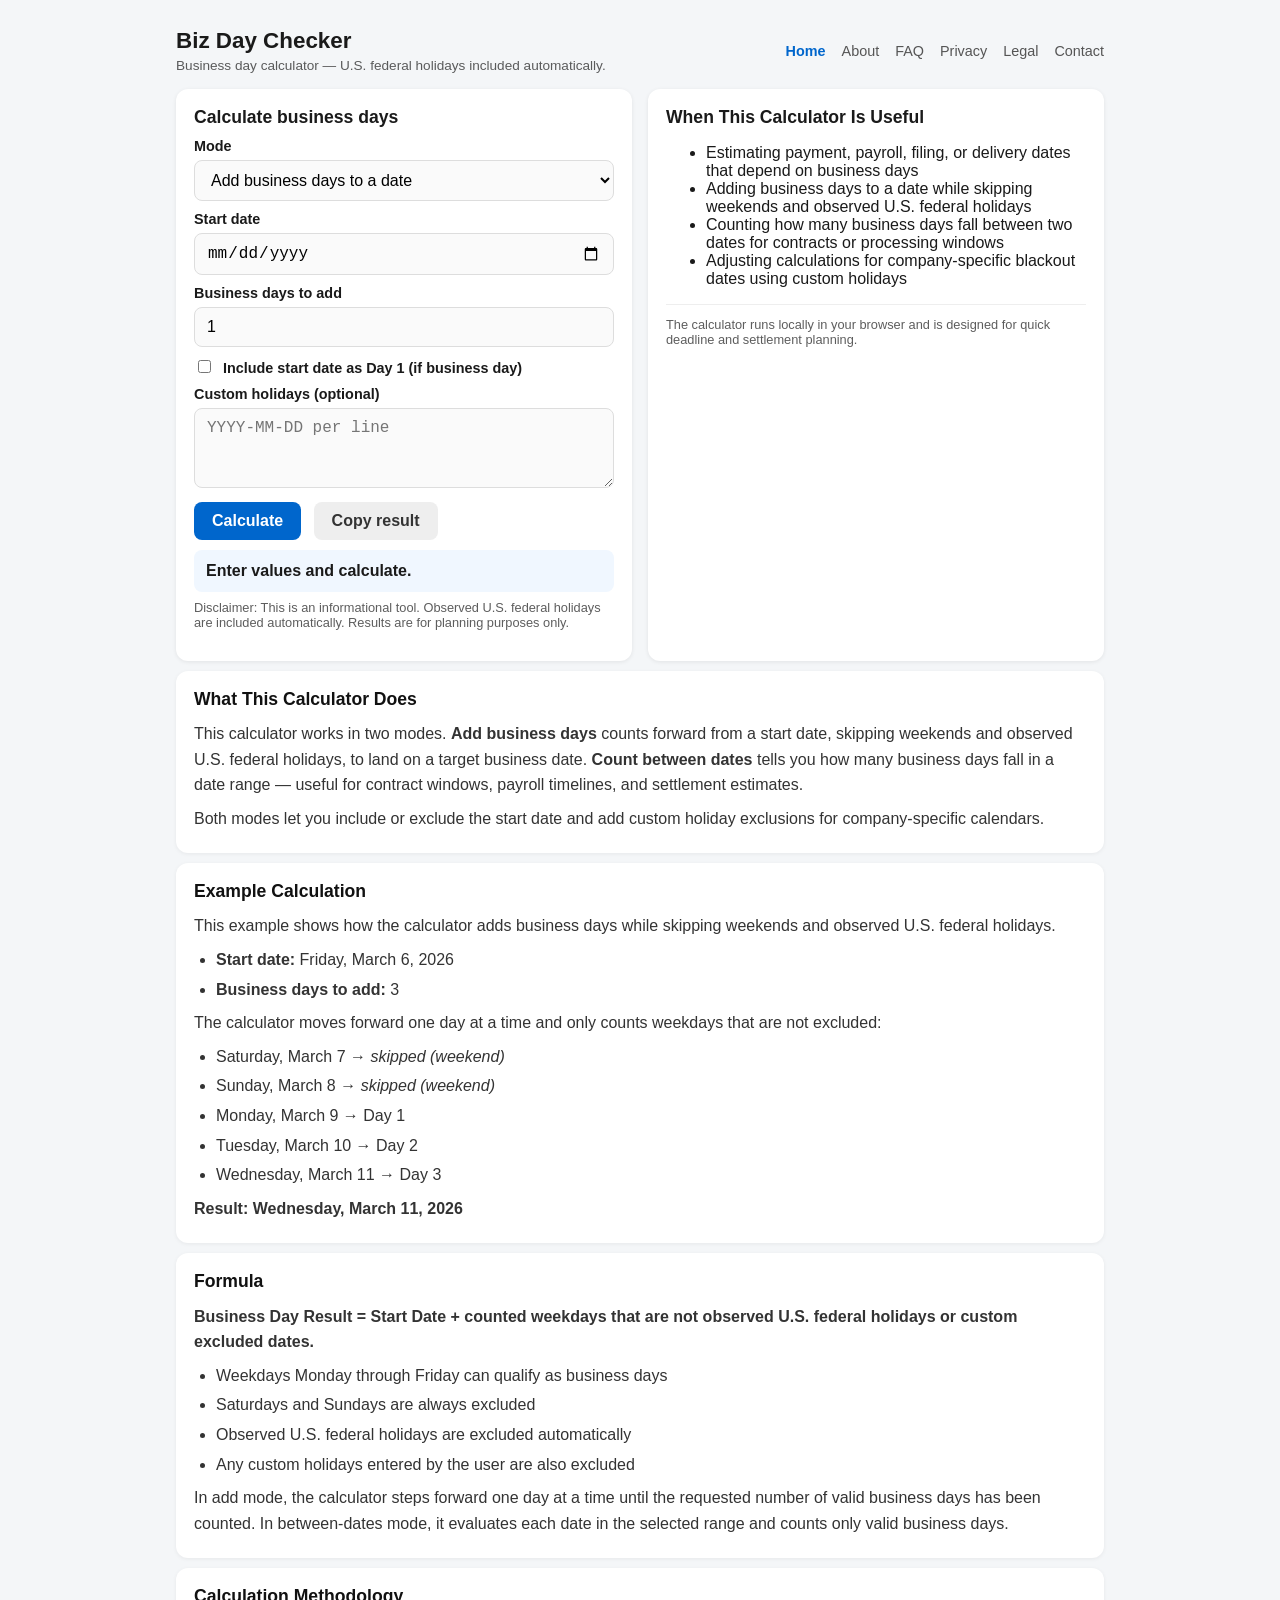
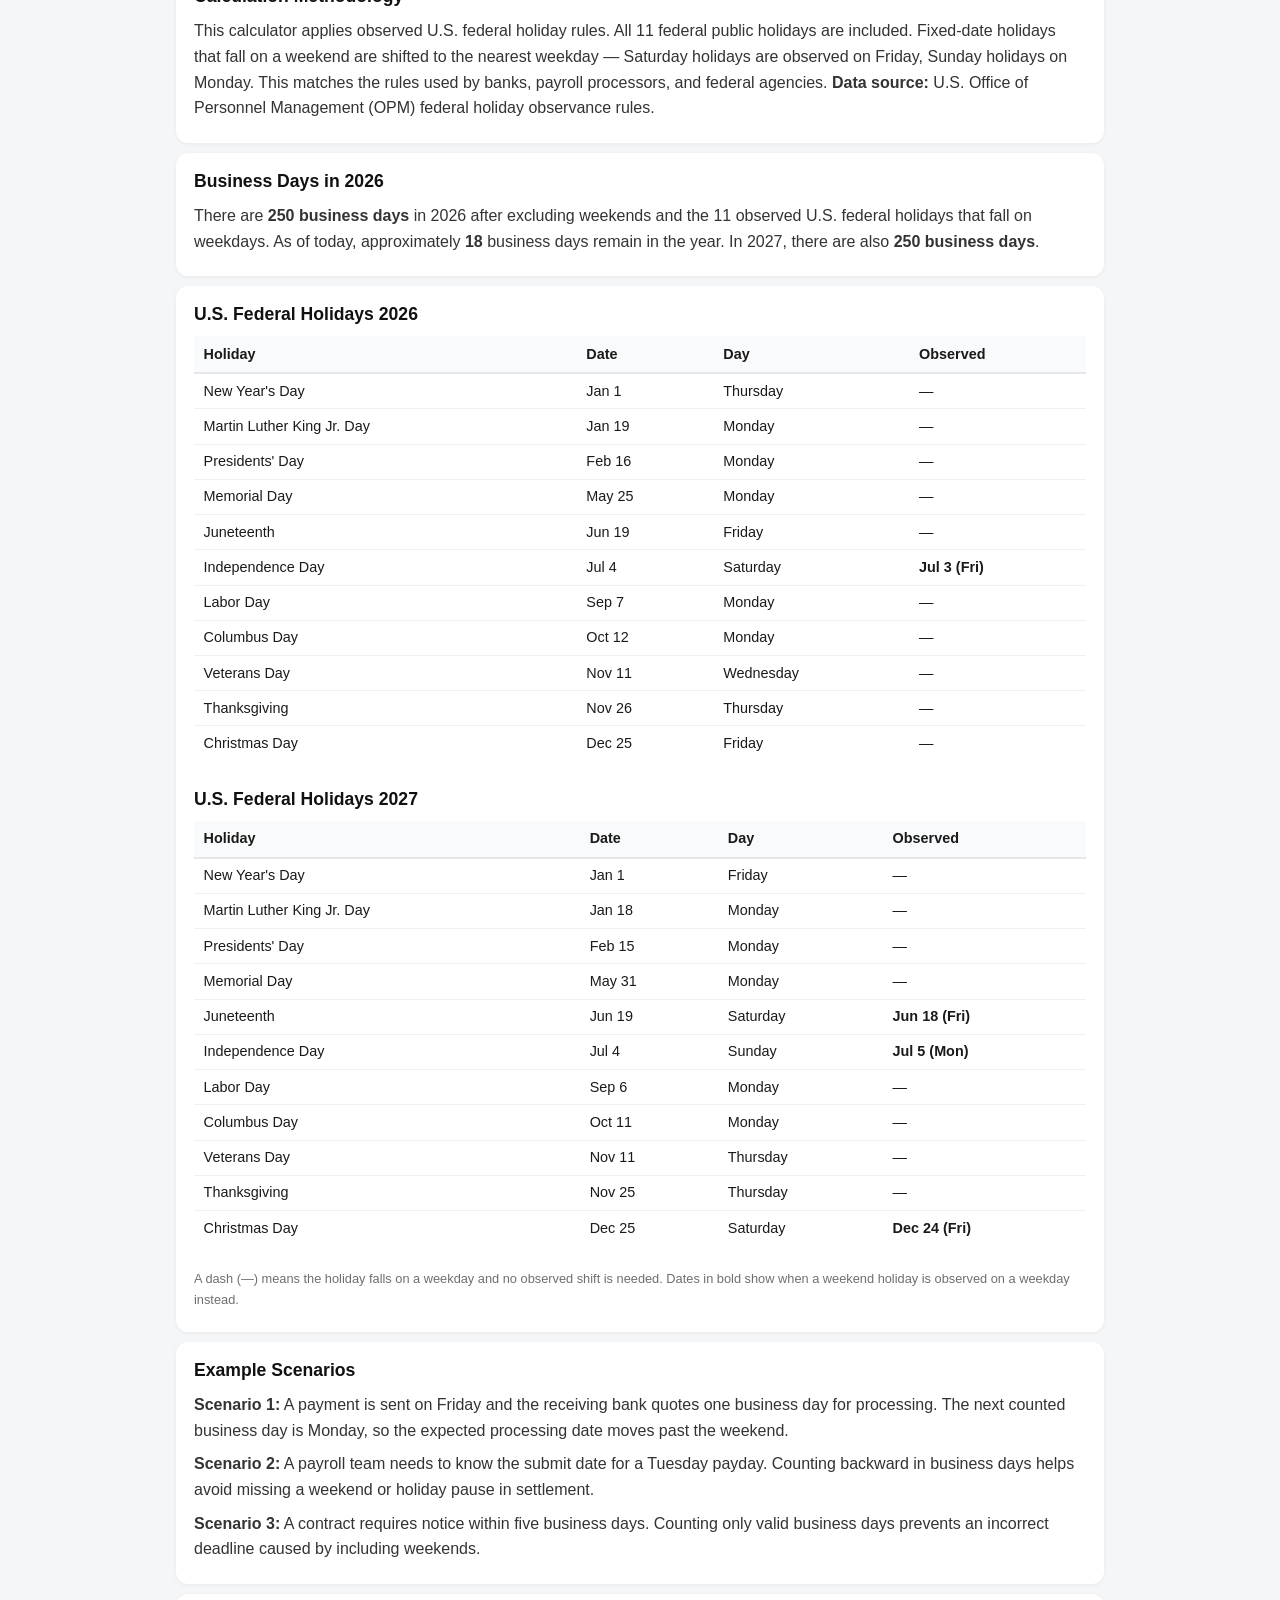
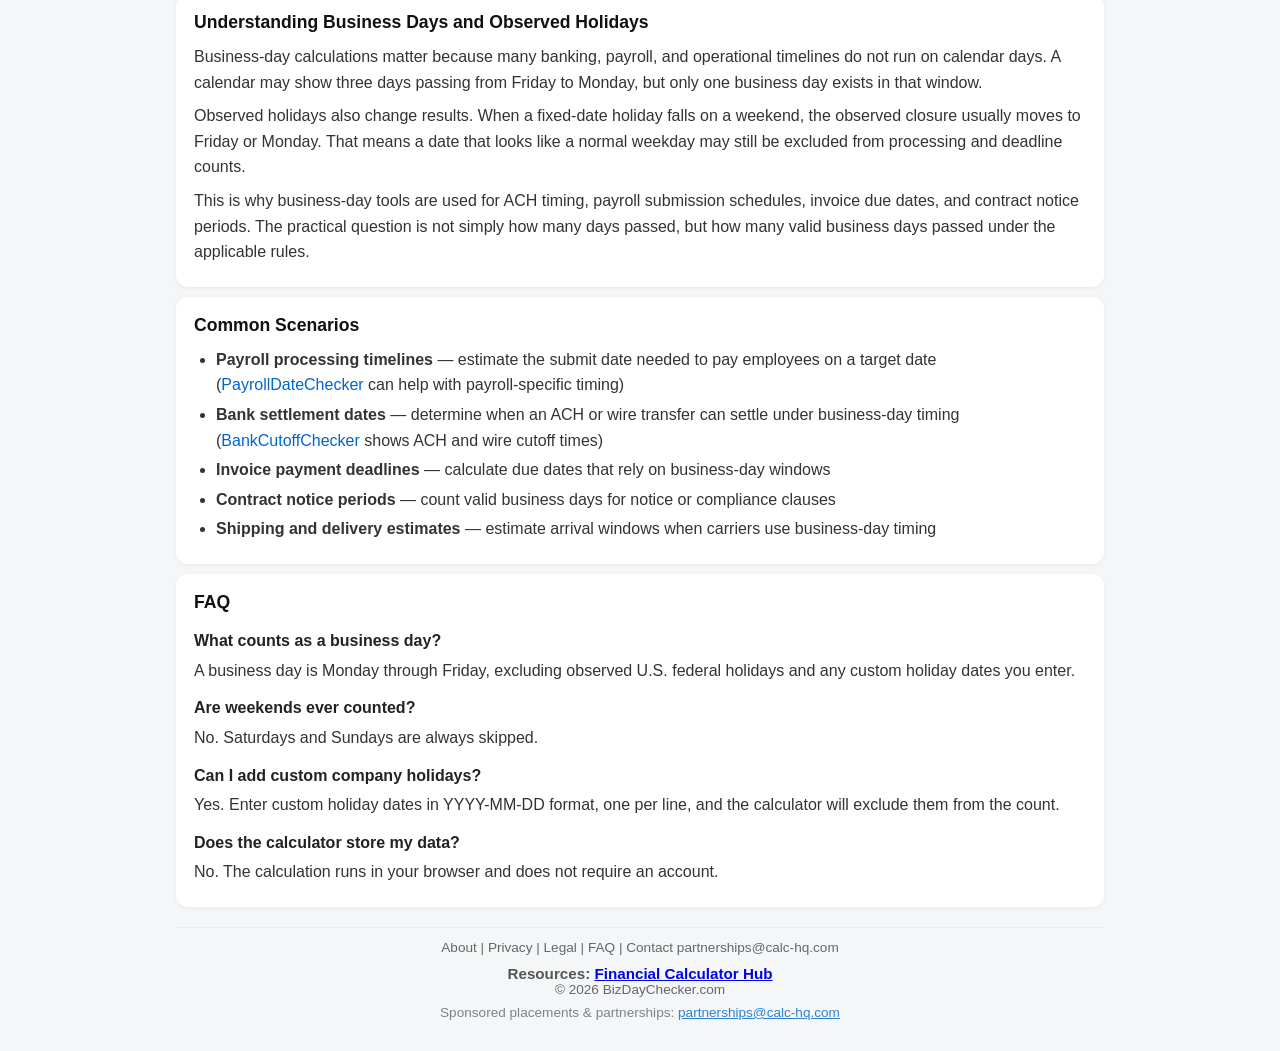
==== commit b3229c85: "Add CSS cache-buster ?v=spacing-fix-0429 to all HTML pages" ====
--- a/index.html
+++ b/index.html
@@ -17,7 +17,7 @@
   <meta name="twitter:title" content="Business Day Calculator | BizDayChecker.com" />
   <meta name="twitter:description" content="Free business day calculator. Add business days to a date or count business days between two dates. U.S. federal holidays are included automatically." />
   <script async src="https://pagead2.googlesyndication.com/pagead/js/adsbygoogle.js?client=ca-pub-7744853829365165" crossorigin="anonymous"></script>
-  <link rel="stylesheet" href="styles.css" />
+  <link rel="stylesheet" href="styles.css?v=spacing-fix-0429" />
   <script type="application/ld+json">{"@context":"https://schema.org","@type":"WebApplication","name":"Business Day Calculator","url":"https://bizdaychecker.com/","applicationCategory":"FinanceApplication","operatingSystem":"All","description":"Online business day calculator that adds or counts business days while skipping weekends and observed U.S. federal holidays."}</script>
   <link rel="icon" href="/assets/favicon.svg" type="image/svg+xml" />
 </head>
--- a/styles.css
+++ b/styles.css
@@ -22,7 +22,7 @@
   justify-content: space-between;
   flex-wrap: wrap;
   gap: 12px;
-  padding: 16px 0 24px;
+  padding: 12px 0 16px;
 }
 
 .brand h1 {
@@ -69,12 +69,12 @@
 .card {
   background: #fff;
   border-radius: 12px;
-  padding: 24px;
+  padding: 18px;
   box-shadow: 0 1px 4px rgba(0,0,0,0.08);
 }
 
 .card h2 {
-  margin: 0 0 16px;
+  margin: 0 0 10px;
   font-size: 1.1rem;
 }
 
@@ -83,7 +83,7 @@
 /* Form elements */
 label {
   font-weight: 600;
-  margin-top: 14px;
+  margin-top: 10px;
   display: block;
   font-size: 0.9rem;
 }
@@ -111,9 +111,9 @@
 /* Buttons */
 .btn, .btn-secondary {
   display: inline-block;
-  margin-top: 14px;
+  margin-top: 10px;
   margin-right: 8px;
-  padding: 12px 20px;
+  padding: 10px 18px;
   border: none;
   border-radius: 8px;
   font-size: 1rem;
@@ -128,8 +128,8 @@
 
 /* Result */
 .result {
-  margin-top: 16px;
-  padding: 14px;
+  margin-top: 10px;
+  padding: 12px;
   background: #f0f7ff;
   border-radius: 8px;
   font-weight: 600;
@@ -138,7 +138,7 @@
 
 /* Footer */
 .foot {
-  margin-top: 32px;
+  margin-top: 20px;
   text-align: center;
   font-size: 0.85rem;
   color: #666;
@@ -183,14 +183,14 @@
 /* Separator */
 .sep {
   border-top: 1px solid #eee;
-  margin: 20px 0;
+  margin: 12px 0;
 }
 
 /* Mini text */
 .mini {
   font-size: 0.8rem;
   opacity: 0.7;
-  margin-top: 12px;
+  margin-top: 8px;
 }
 
 /* Ad slots — collapse when inactive */
@@ -228,8 +228,8 @@
   background: #fffbe6;
   border: 1px solid #ffe58f;
   border-radius: 8px;
-  padding: 12px 16px;
-  margin: 10px 0 16px;
+  padding: 10px 14px;
+  margin: 8px 0 10px;
   font-size: 0.9rem;
   cursor: pointer;
 }
@@ -239,9 +239,9 @@
   background: #fffbe6;
   border: 1px solid #ffe58f;
   border-radius: 8px;
-  padding: 12px 16px;
-  margin-top: 10px;
-  margin-bottom: 16px;
+  padding: 10px 14px;
+  margin-top: 8px;
+  margin-bottom: 10px;
   font-size: 0.9rem;
   display: flex;
   align-items: center;
@@ -271,38 +271,38 @@
 .content-section {
   background: #fff;
   border-radius: 12px;
-  padding: 18px 22px;
-  margin-top: 12px;
+  padding: 14px 18px;
+  margin-top: 10px;
   box-shadow: 0 1px 4px rgba(0,0,0,0.06);
-  line-height: 1.7;
+  line-height: 1.6;
 }
 
 .content-section h2 {
-  margin: 0 0 14px;
-  font-size: 1.15rem;
+  margin: 0 0 8px;
+  font-size: 1.1rem;
   color: #111;
 }
 
 .content-section h3 {
-  margin: 18px 0 6px;
+  margin: 12px 0 4px;
   font-size: 1rem;
   color: #222;
 }
 
 .content-section p {
-  margin: 0 0 12px;
+  margin: 0 0 8px;
   color: #333;
 }
 
 .content-section ul,
 .content-section ol {
-  margin: 0 0 12px;
+  margin: 0 0 8px;
   padding-left: 22px;
   color: #333;
 }
 
 .content-section li {
-  margin-bottom: 6px;
+  margin-bottom: 4px;
 }
 
 .content-section a {
@@ -316,13 +316,13 @@
 
 /* Legal pages */
 .card.legal h3 {
-  margin: 20px 0 6px;
+  margin: 14px 0 4px;
   font-size: 1rem;
 }
 
 .card.legal p, .card.legal ul {
   margin: 4px 0;
-  line-height: 1.6;
+  line-height: 1.55;
 }
 
 .card.legal ul {
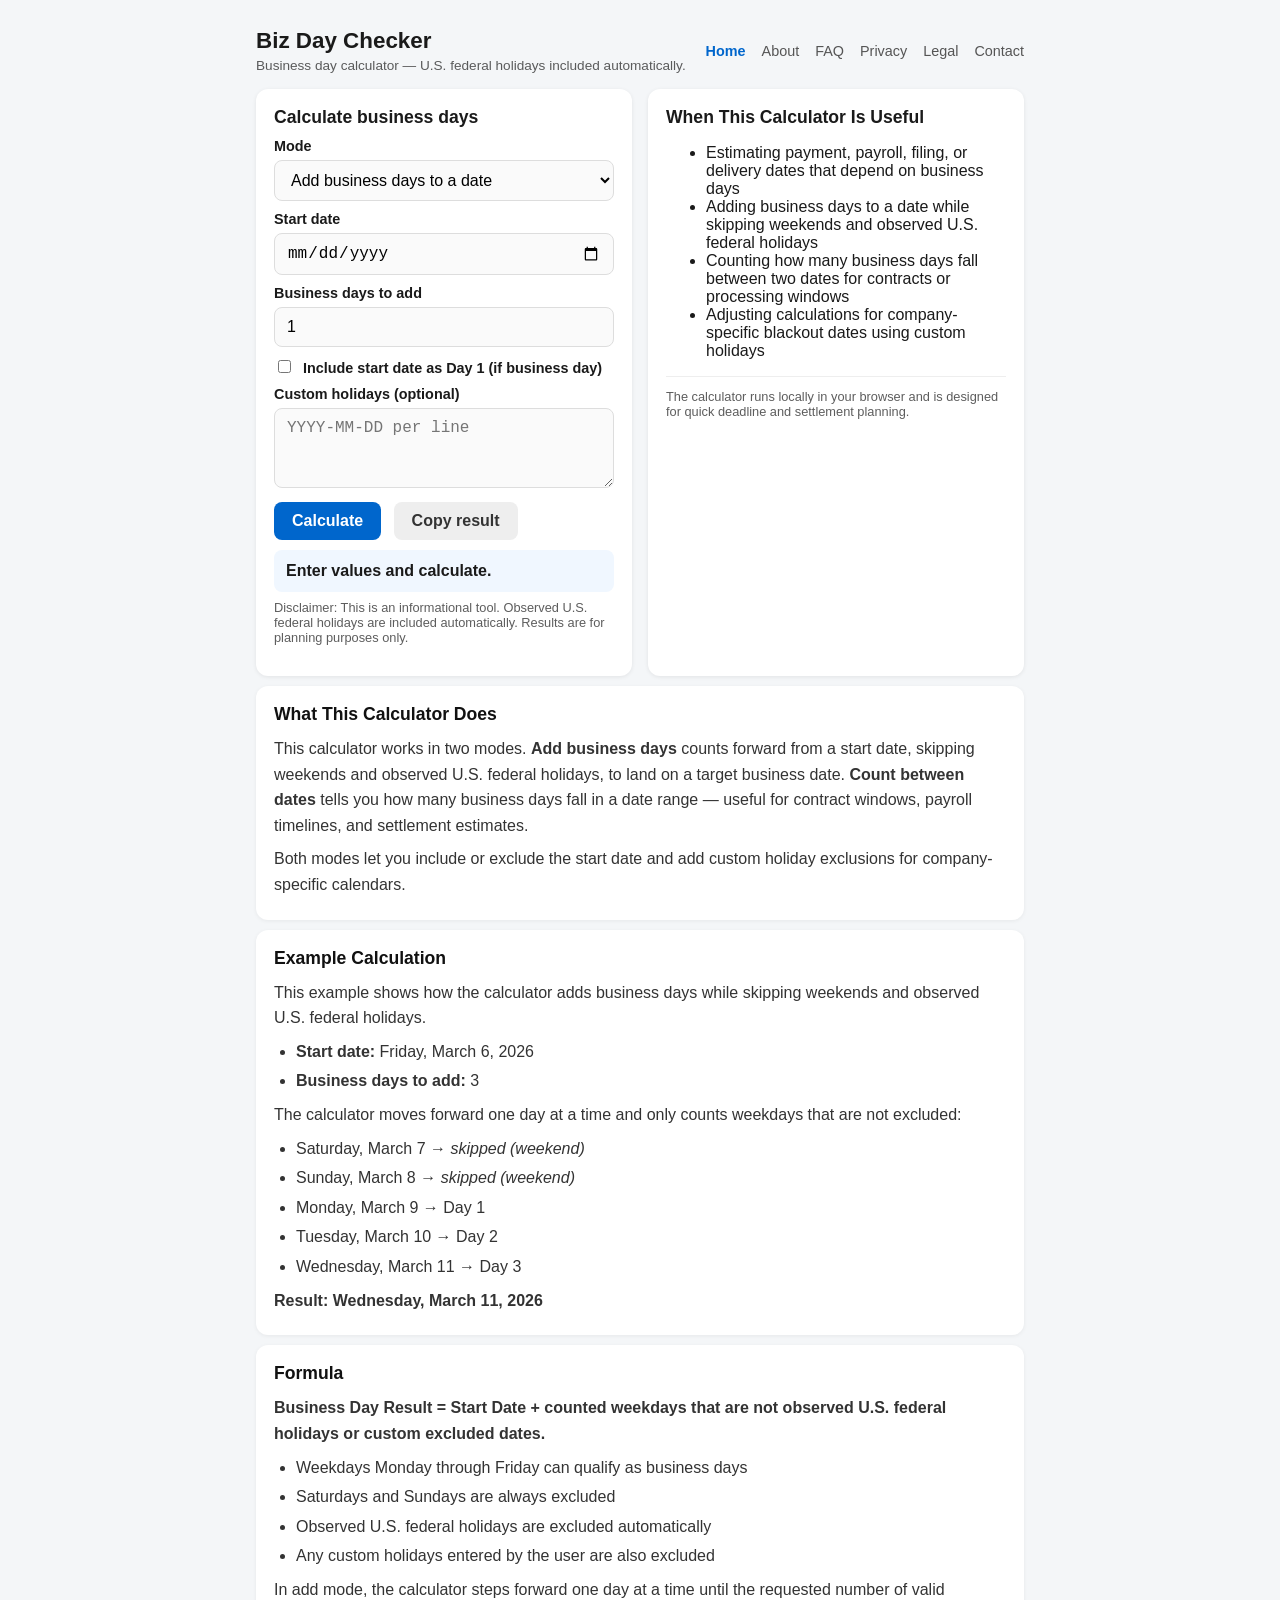
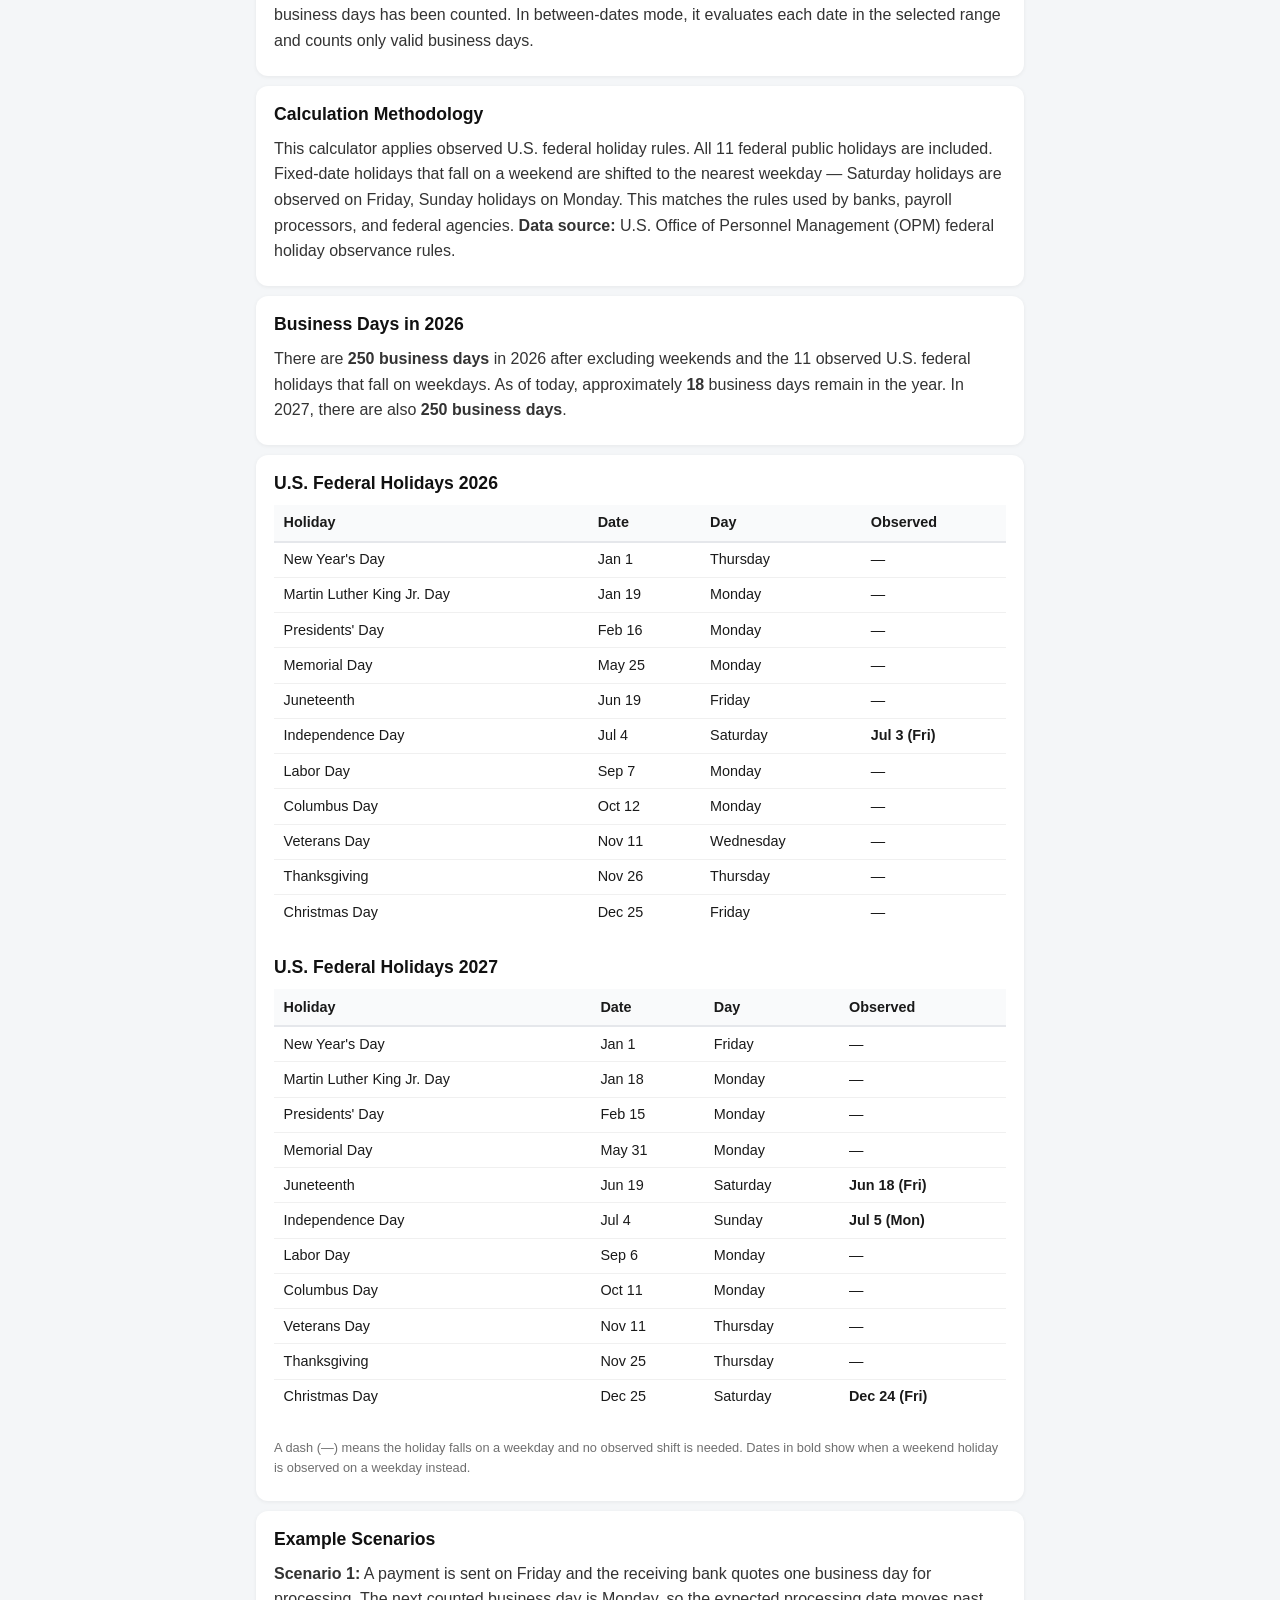
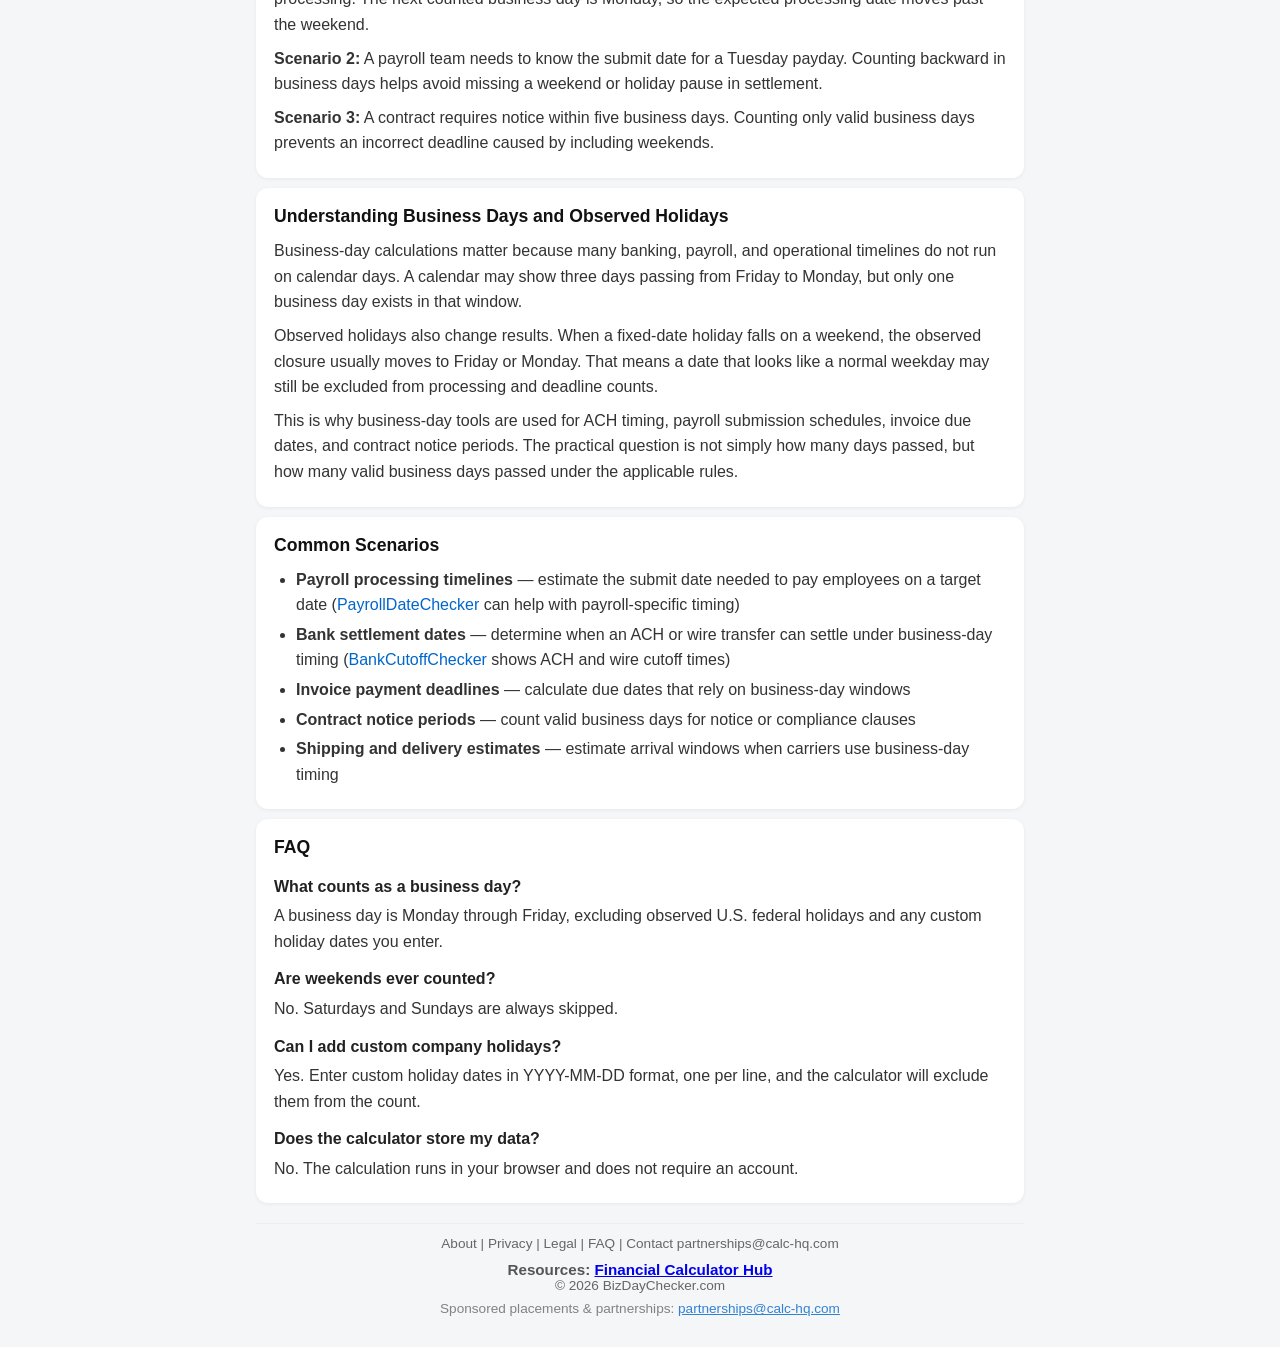
==== commit 0672c136: "Layout repair: constrain to 800px, collapse ins/iframe in inactive ads, add support page layout shel" ====
--- a/index.html
+++ b/index.html
@@ -17,7 +17,7 @@
   <meta name="twitter:title" content="Business Day Calculator | BizDayChecker.com" />
   <meta name="twitter:description" content="Free business day calculator. Add business days to a date or count business days between two dates. U.S. federal holidays are included automatically." />
   <script async src="https://pagead2.googlesyndication.com/pagead/js/adsbygoogle.js?client=ca-pub-7744853829365165" crossorigin="anonymous"></script>
-  <link rel="stylesheet" href="styles.css?v=spacing-fix-0429" />
+  <link rel="stylesheet" href="styles.css?v=layout-repair-0429" />
   <script type="application/ld+json">{"@context":"https://schema.org","@type":"WebApplication","name":"Business Day Calculator","url":"https://bizdaychecker.com/","applicationCategory":"FinanceApplication","operatingSystem":"All","description":"Online business day calculator that adds or counts business days while skipping weekends and observed U.S. federal holidays."}</script>
   <link rel="icon" href="/assets/favicon.svg" type="image/svg+xml" />
 </head>
--- a/styles.css
+++ b/styles.css
@@ -10,7 +10,7 @@
 }
 
 .wrap {
-  max-width: 960px;
+  max-width: 800px;
   margin: 0 auto;
   padding: 16px;
 }
@@ -212,14 +212,30 @@
 
 /* Adsense inline wrappers — collapse when no ad fills */
 .adsense-unit {
+  height: 0;
   min-height: 0;
   margin: 0;
   padding: 0;
   overflow: hidden;
 }
 
+.adsense-unit ins,
+.adsense-unit iframe {
+  height: 0 !important;
+  max-height: 0 !important;
+  min-height: 0 !important;
+  overflow: hidden !important;
+}
+
 .adsense-unit.active {
+  height: auto;
   margin: 24px 0;
+}
+
+.adsense-unit.active ins,
+.adsense-unit.active iframe {
+  height: auto !important;
+  max-height: none !important;
 }
 
 .is-off { display: none !important; }
@@ -336,3 +352,71 @@
 .holiday-table th{text-align:left;padding:0.4rem 0.6rem;border-bottom:2px solid #e5e7eb;font-weight:600;background:#f9fafb}
 .holiday-table td{padding:0.35rem 0.6rem;border-bottom:1px solid #f0f0f0}
 .holiday-table tr:last-child td{border-bottom:none}
+
+/* Support pages — layout shell matching index.html */
+.container {
+  max-width: 800px;
+  margin: 0 auto;
+  padding: 0 16px;
+}
+
+.page-copy {
+  background: #fff;
+  border-radius: 12px;
+  padding: 14px 18px;
+  margin: 12px 0;
+  box-shadow: 0 1px 4px rgba(0,0,0,0.06);
+  line-height: 1.6;
+}
+
+.page-copy h1 {
+  margin: 0 0 10px;
+  font-size: 1.2rem;
+  color: #111;
+}
+
+.page-copy h2 {
+  margin: 14px 0 6px;
+  font-size: 1.05rem;
+  color: #222;
+}
+
+.page-copy h3 {
+  margin: 12px 0 4px;
+  font-size: 1rem;
+  color: #222;
+}
+
+.page-copy p {
+  margin: 0 0 8px;
+  color: #333;
+}
+
+.page-copy ul,
+.page-copy ol {
+  margin: 0 0 8px;
+  padding-left: 22px;
+  color: #333;
+}
+
+.page-copy li {
+  margin-bottom: 4px;
+}
+
+.page-copy a {
+  color: #0066cc;
+  text-decoration: none;
+}
+
+.page-copy a:hover {
+  text-decoration: underline;
+}
+
+@media (max-width: 600px) {
+  .container {
+    padding: 0 16px;
+  }
+  .page-copy {
+    padding: 12px 14px;
+  }
+}
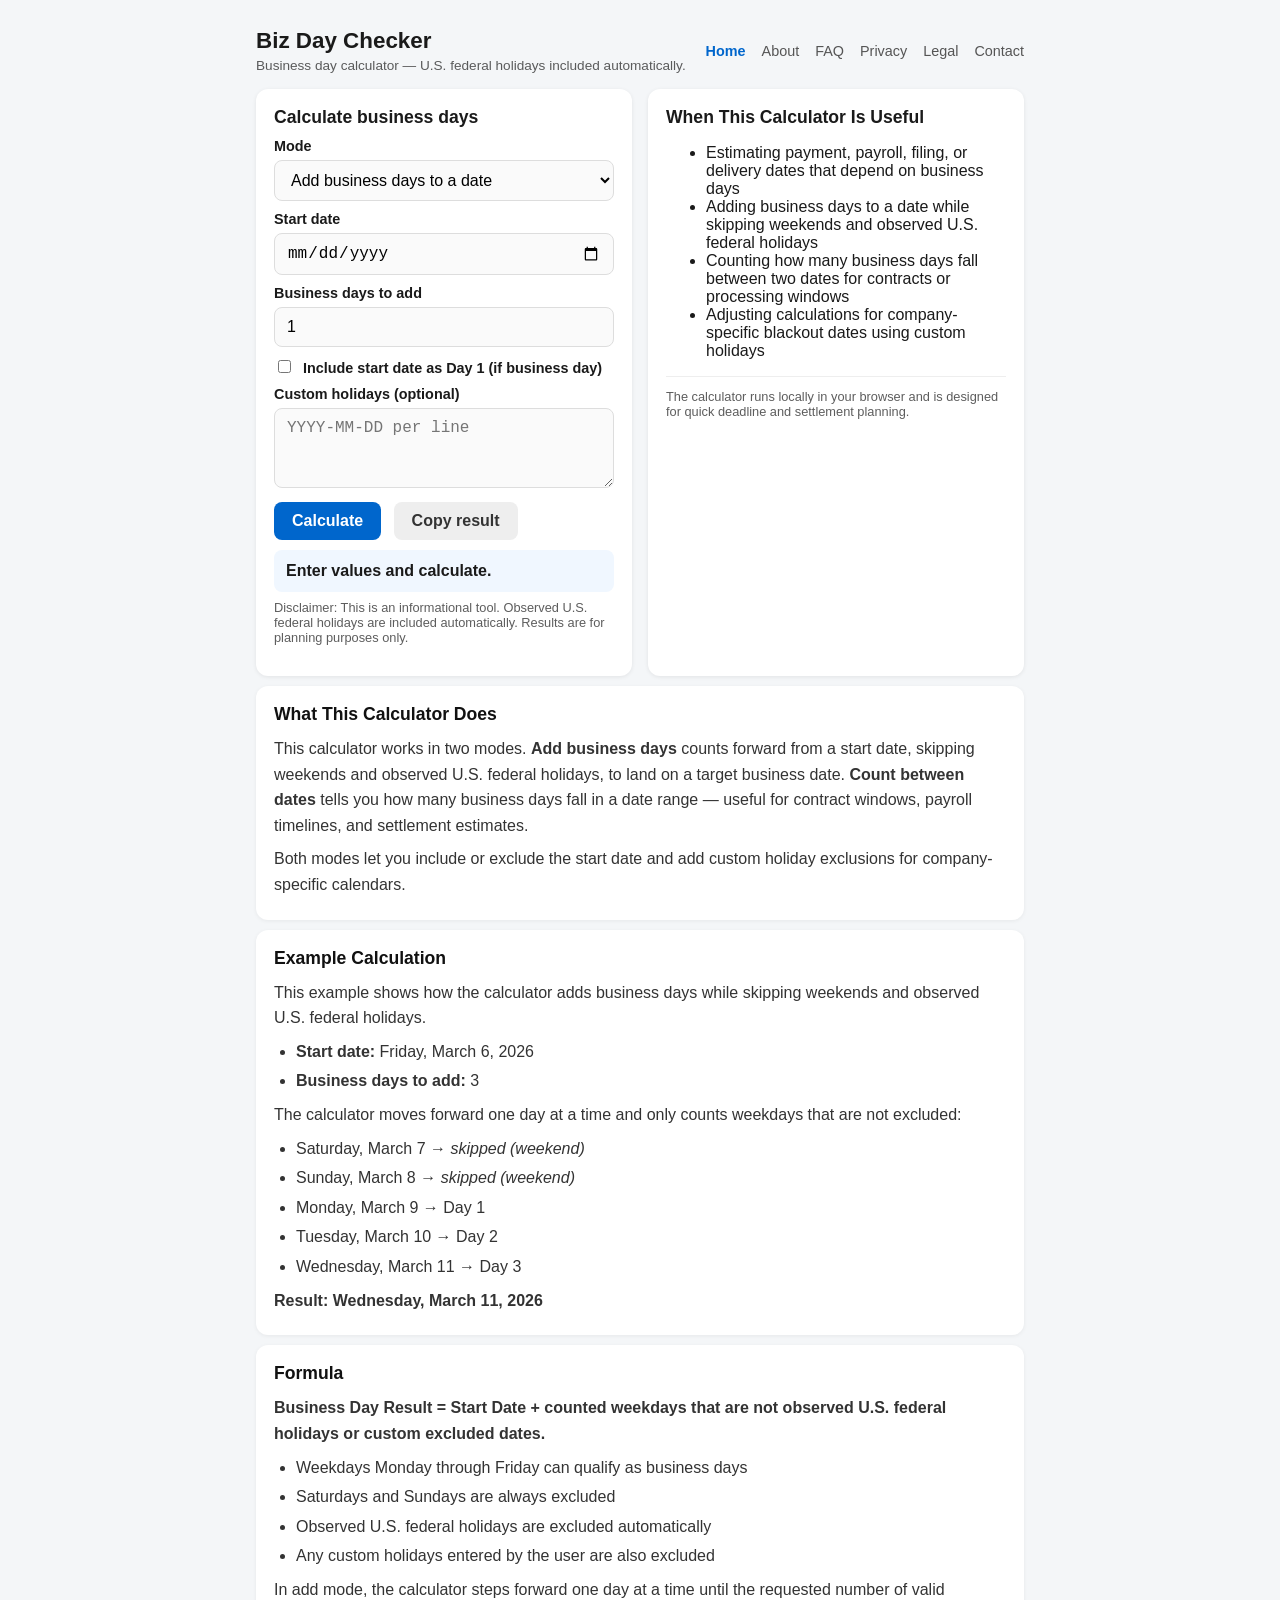
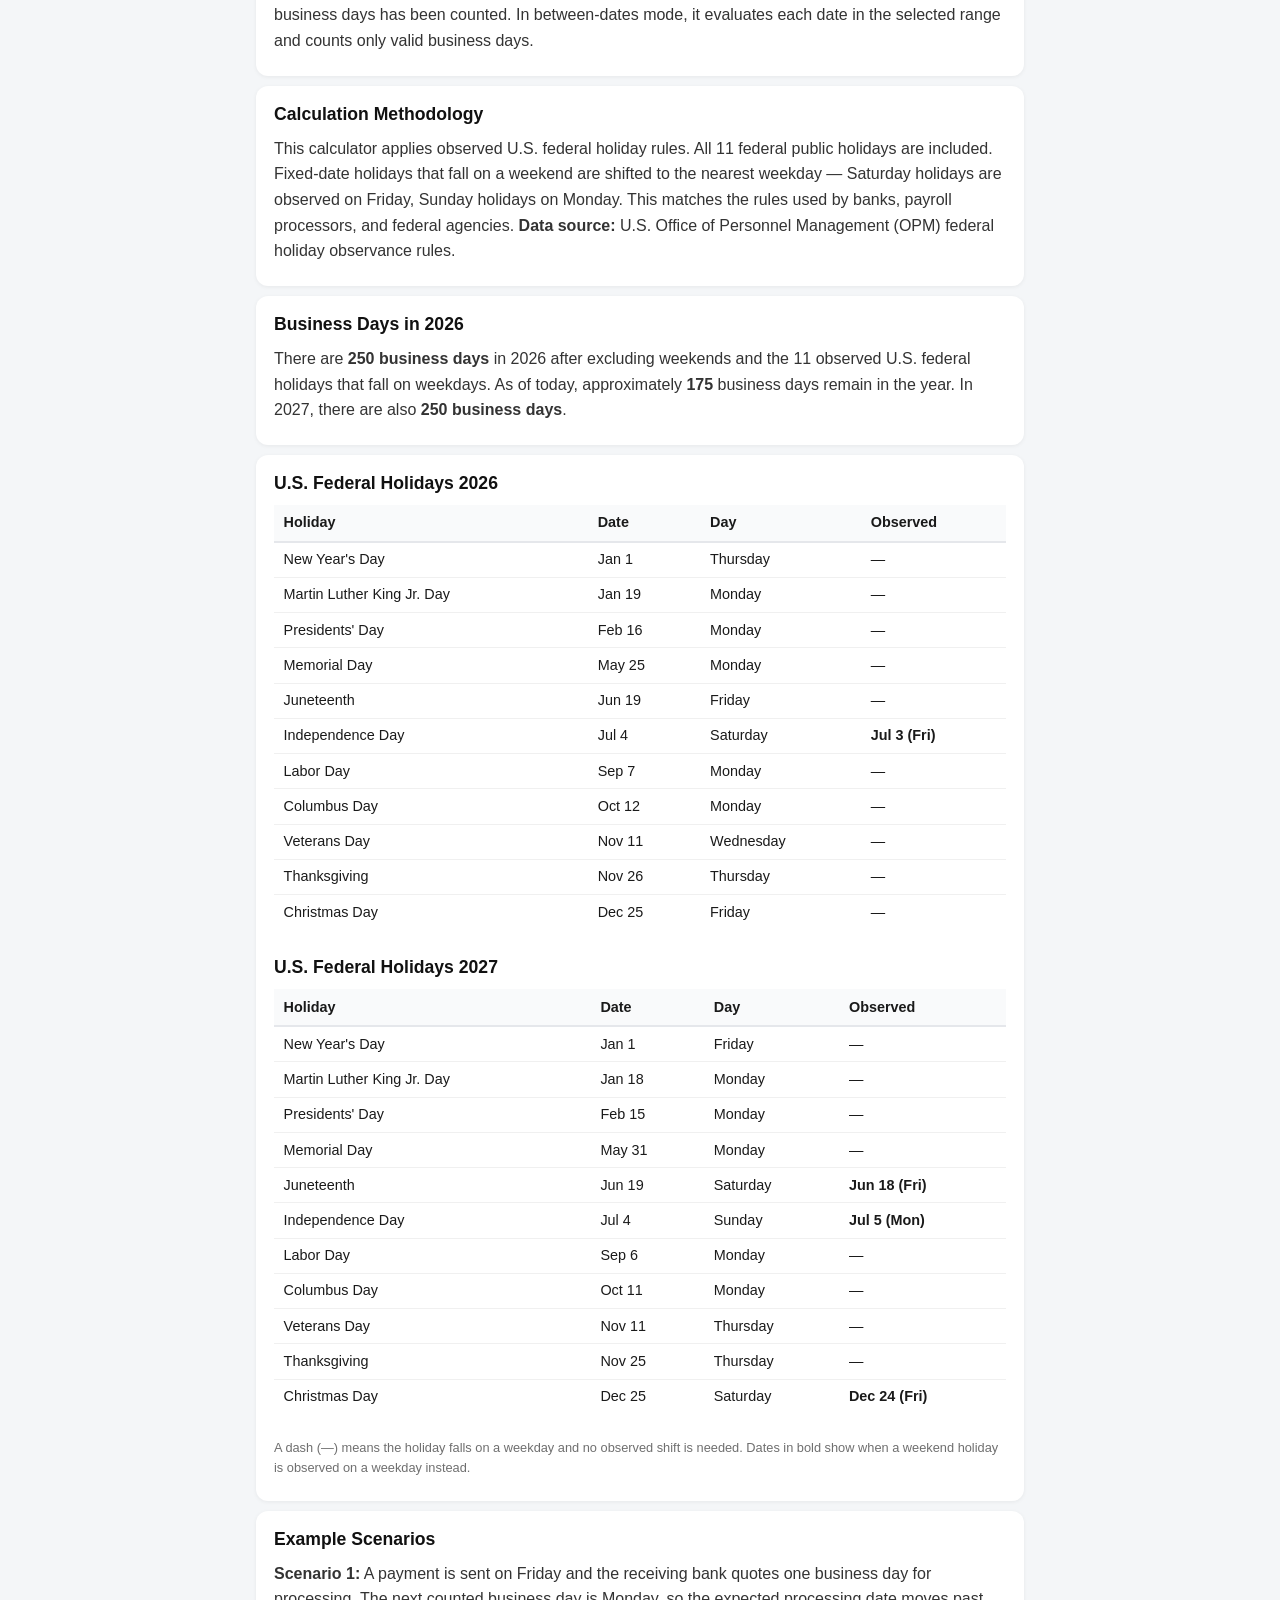
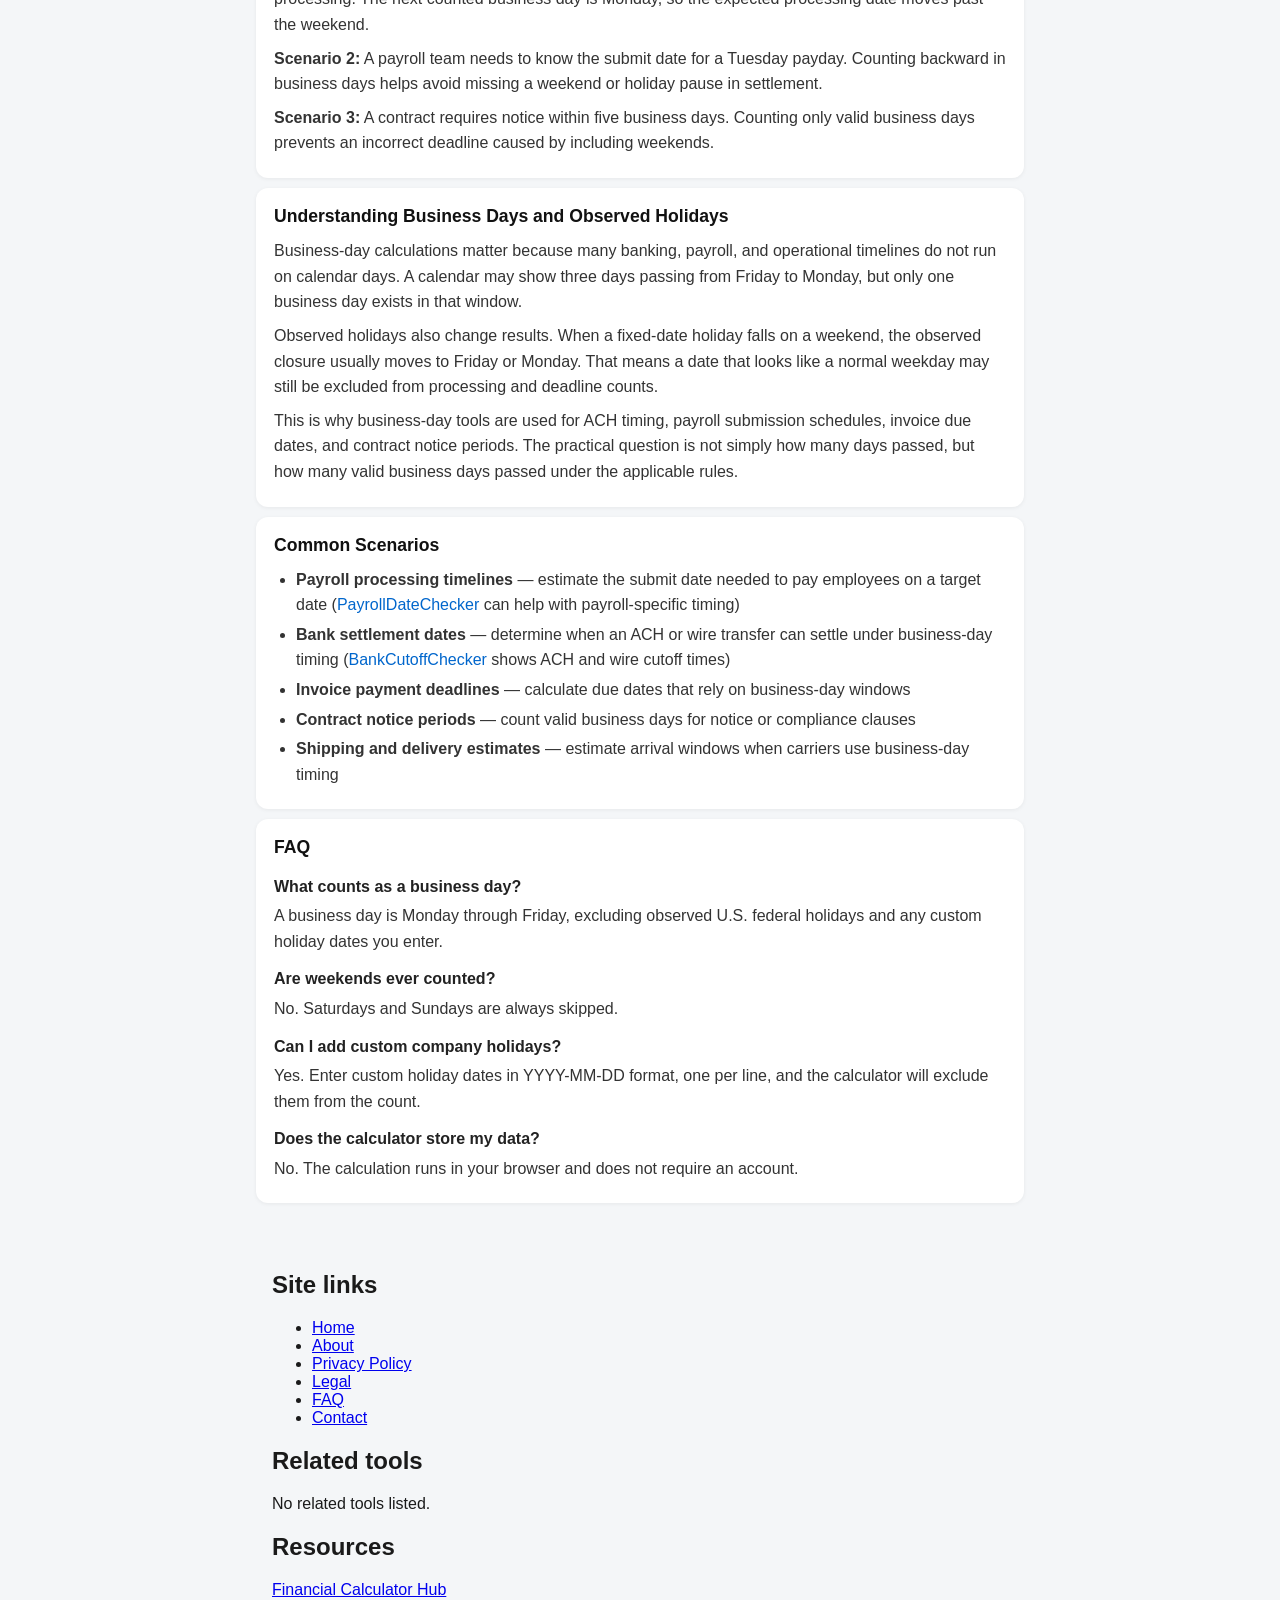
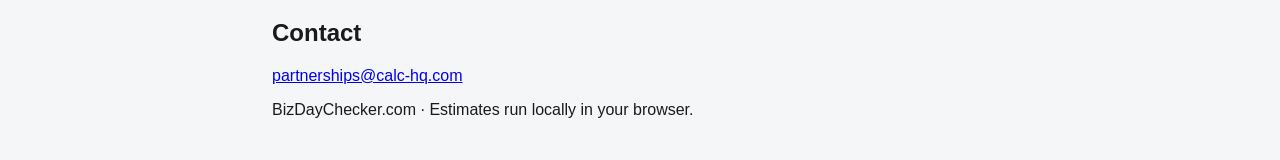
==== commit cfea3e0a: "Normalize framework: cluster-aware network.js, data-site-header-nav, remove hardcoded nav/footer, un" ====
--- a/index.html
+++ b/index.html
@@ -25,14 +25,7 @@
 <div class="wrap">
 <header>
 <div class="brand"><h1>Biz Day Checker</h1><p>Business day calculator — U.S. federal holidays included automatically.</p></div>
-<nav>
-<a href="index.html" class="active">Home</a>
-<a href="about.html">About</a>
-<a href="faq.html">FAQ</a>
-<a href="privacy.html">Privacy</a>
-<a href="legal.html">Legal</a>
-<a href="contact.html">Contact</a>
-</nav>
+<div data-site-header-nav></div>
 </header>
 <div id="sponsor" class="sponsor-slot is-off" aria-label="Sponsor"></div>
 <!-- AD UNIT: Top (after header, before calculator) -->
@@ -220,20 +213,17 @@
 <h3>Does the calculator store my data?</h3><p>No. The calculation runs in your browser and does not require an account.</p>
 </section>
 
-<footer class="foot">
-<div class="sep"></div>
-<div class="network-links related-tools"></div>
-<div class="footer-links"><a href="about.html">About</a> | <a href="privacy.html">Privacy</a> | <a href="legal.html">Legal</a> | <a href="faq.html">FAQ</a> | <a href="contact.html">Contact</a> <span class="footer-email"><a href="mailto:partnerships@calc-hq.com">partnerships@calc-hq.com</a></span></div><div class="footer-resources"><strong>Resources:</strong> <a href="https://calc-hq.com" target="_blank" rel="noopener">Financial Calculator Hub</a></div>
-<div class="footer-meta">© <span id="year"></span> BizDayChecker.com</div>
-<p class="sponsor-line">Sponsored placements &amp; partnerships: <a href="mailto:partnerships@calc-hq.com">partnerships@calc-hq.com</a></p>
+<footer class="site-footer">
+  <div class="wrap" id="related-calculators"></div>
+  <div class="wrap" id="site-footer"></div>
 </footer>
 </div>
 
         <script src="/js/config.js"></script>
         <script src="/js/network.js"></script>
-        <script src="/assets/footer.js"></script>
         <script src="/assets/ads.js"></script>
         <script src="/js/calculator.js"></script>
     
+  
 </body>
 </html>
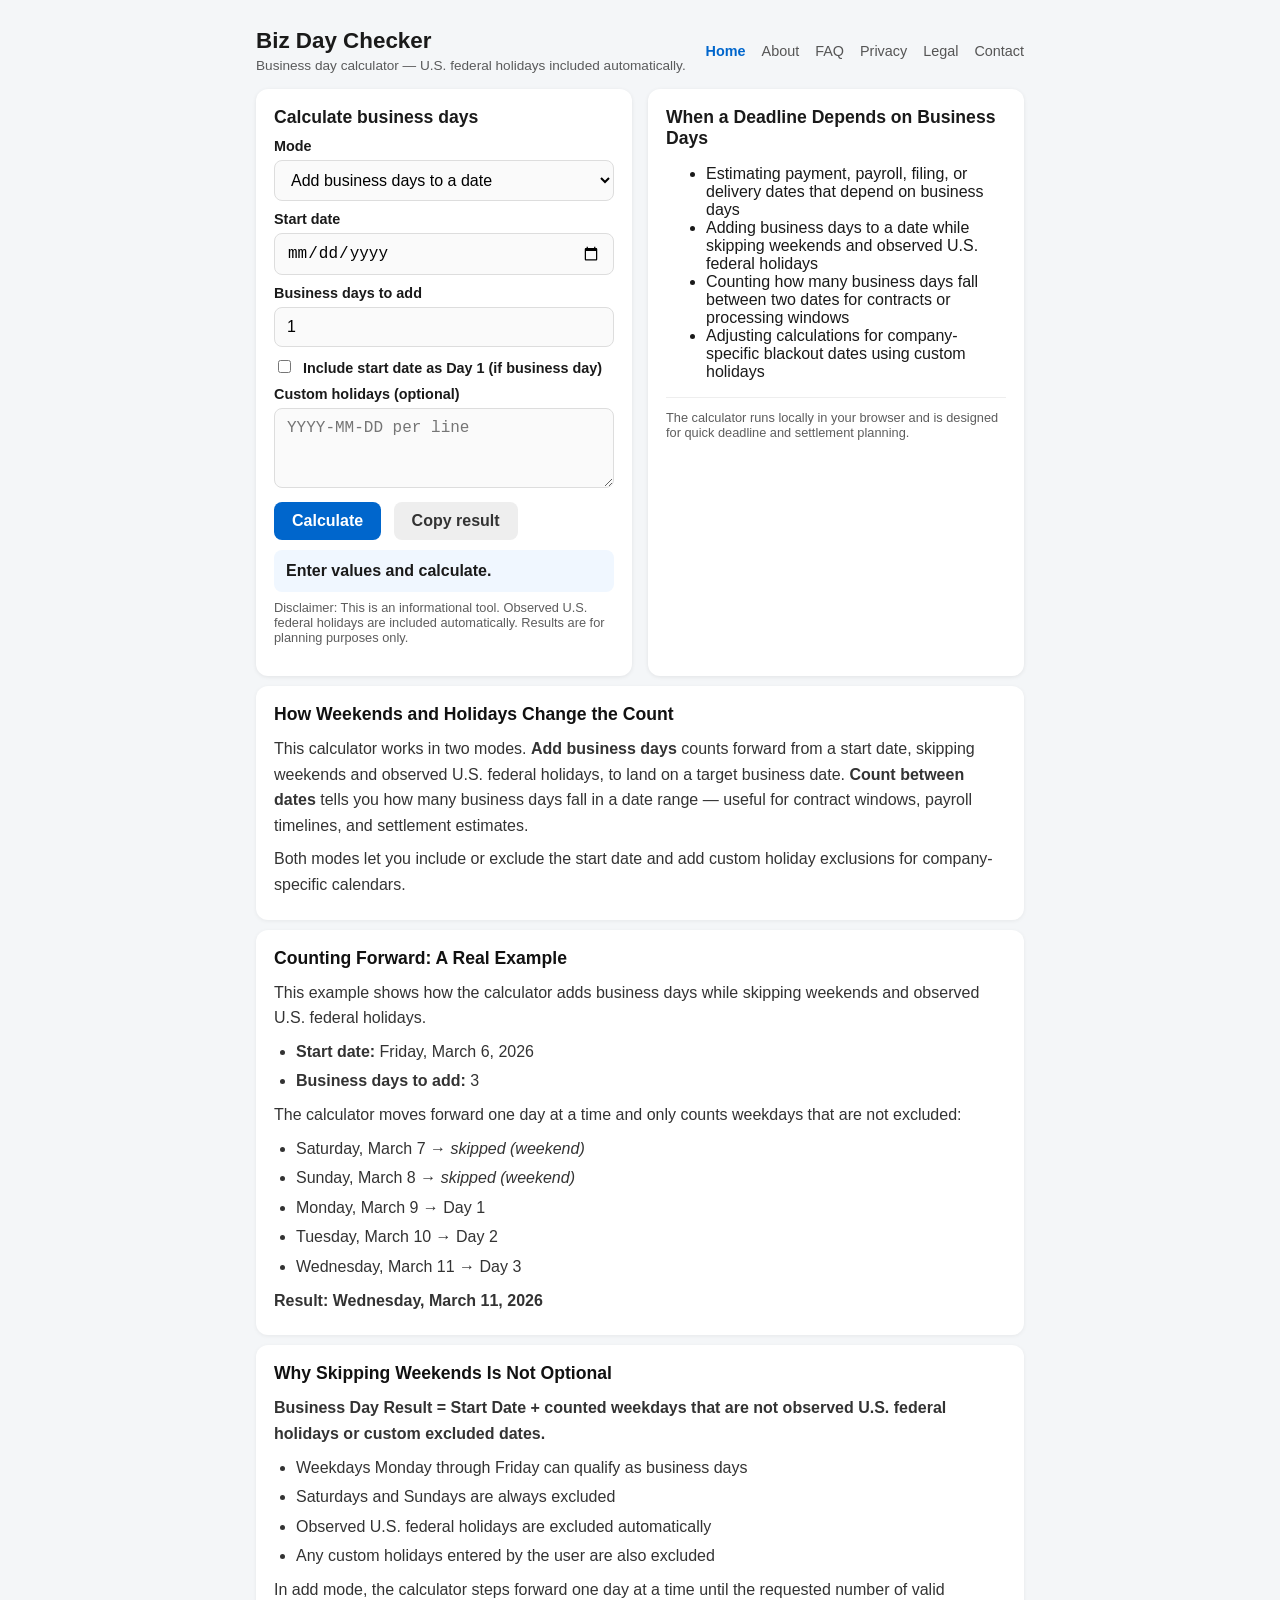
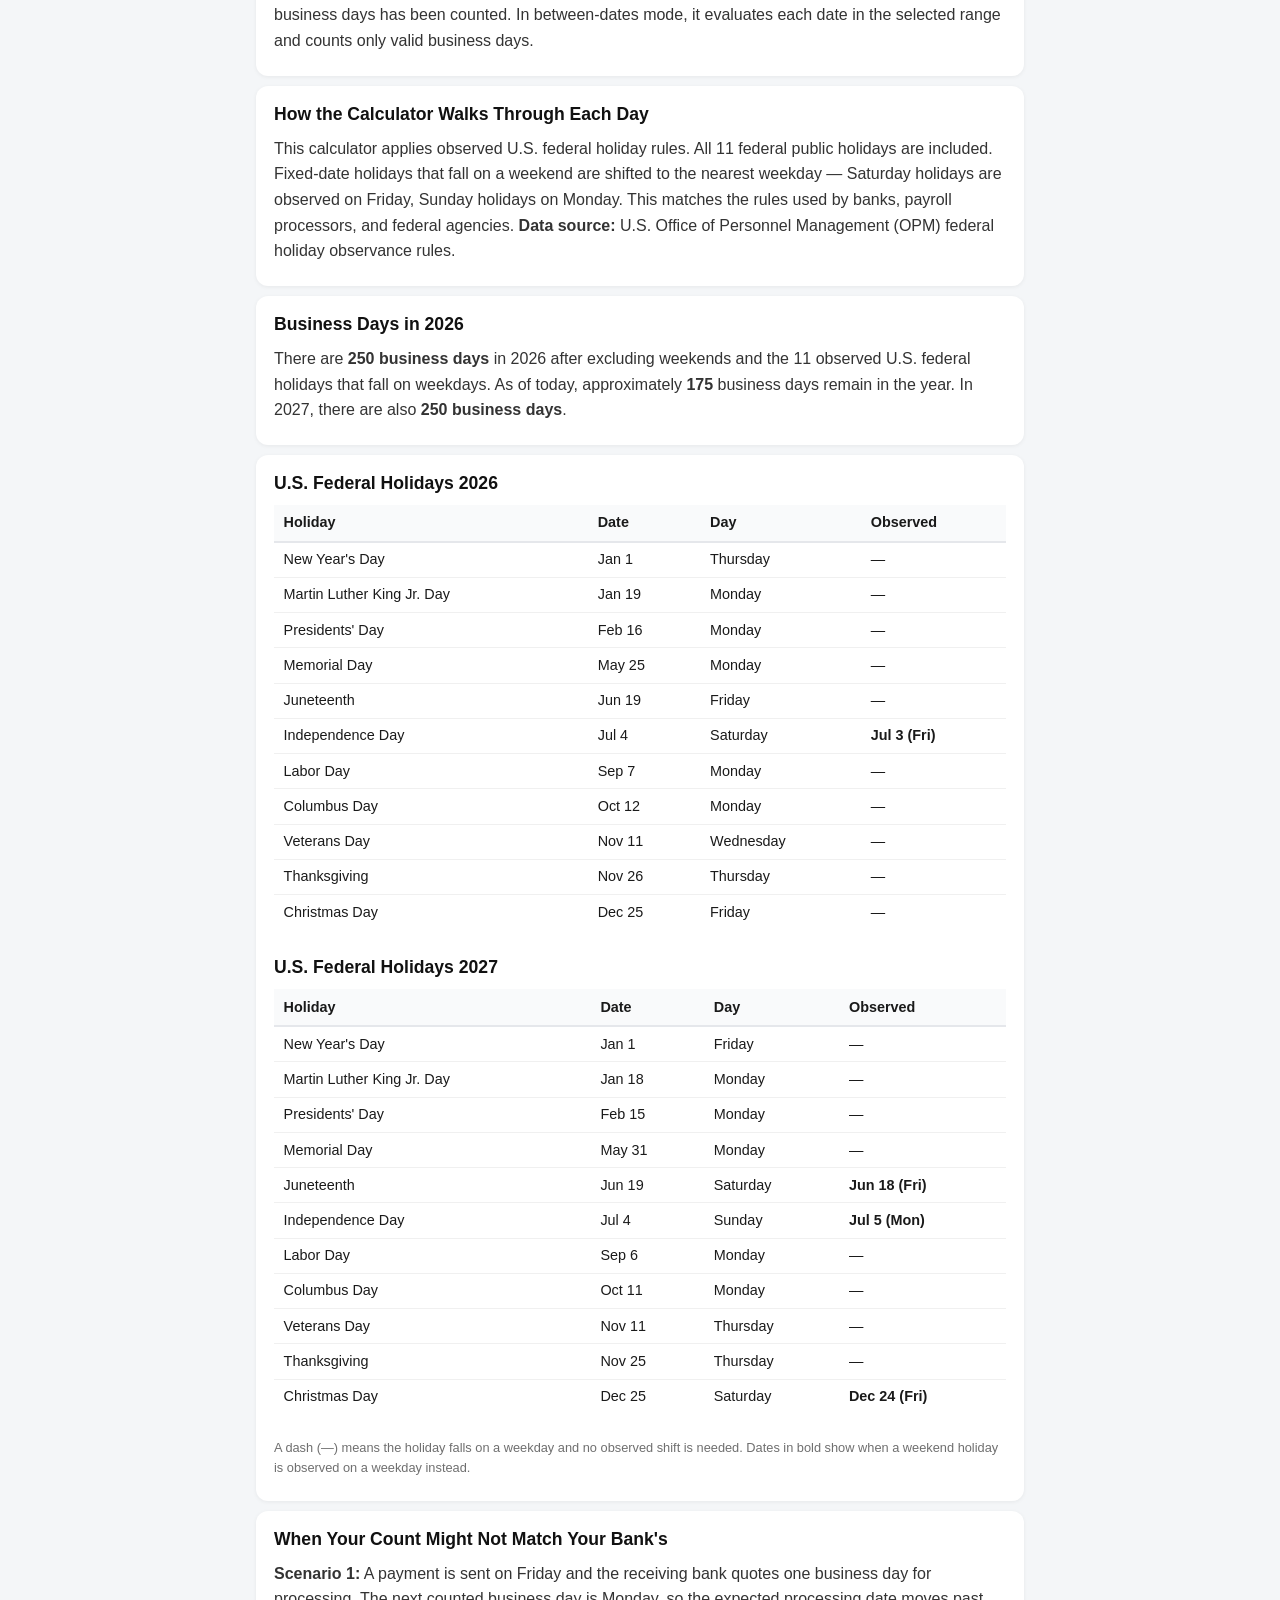
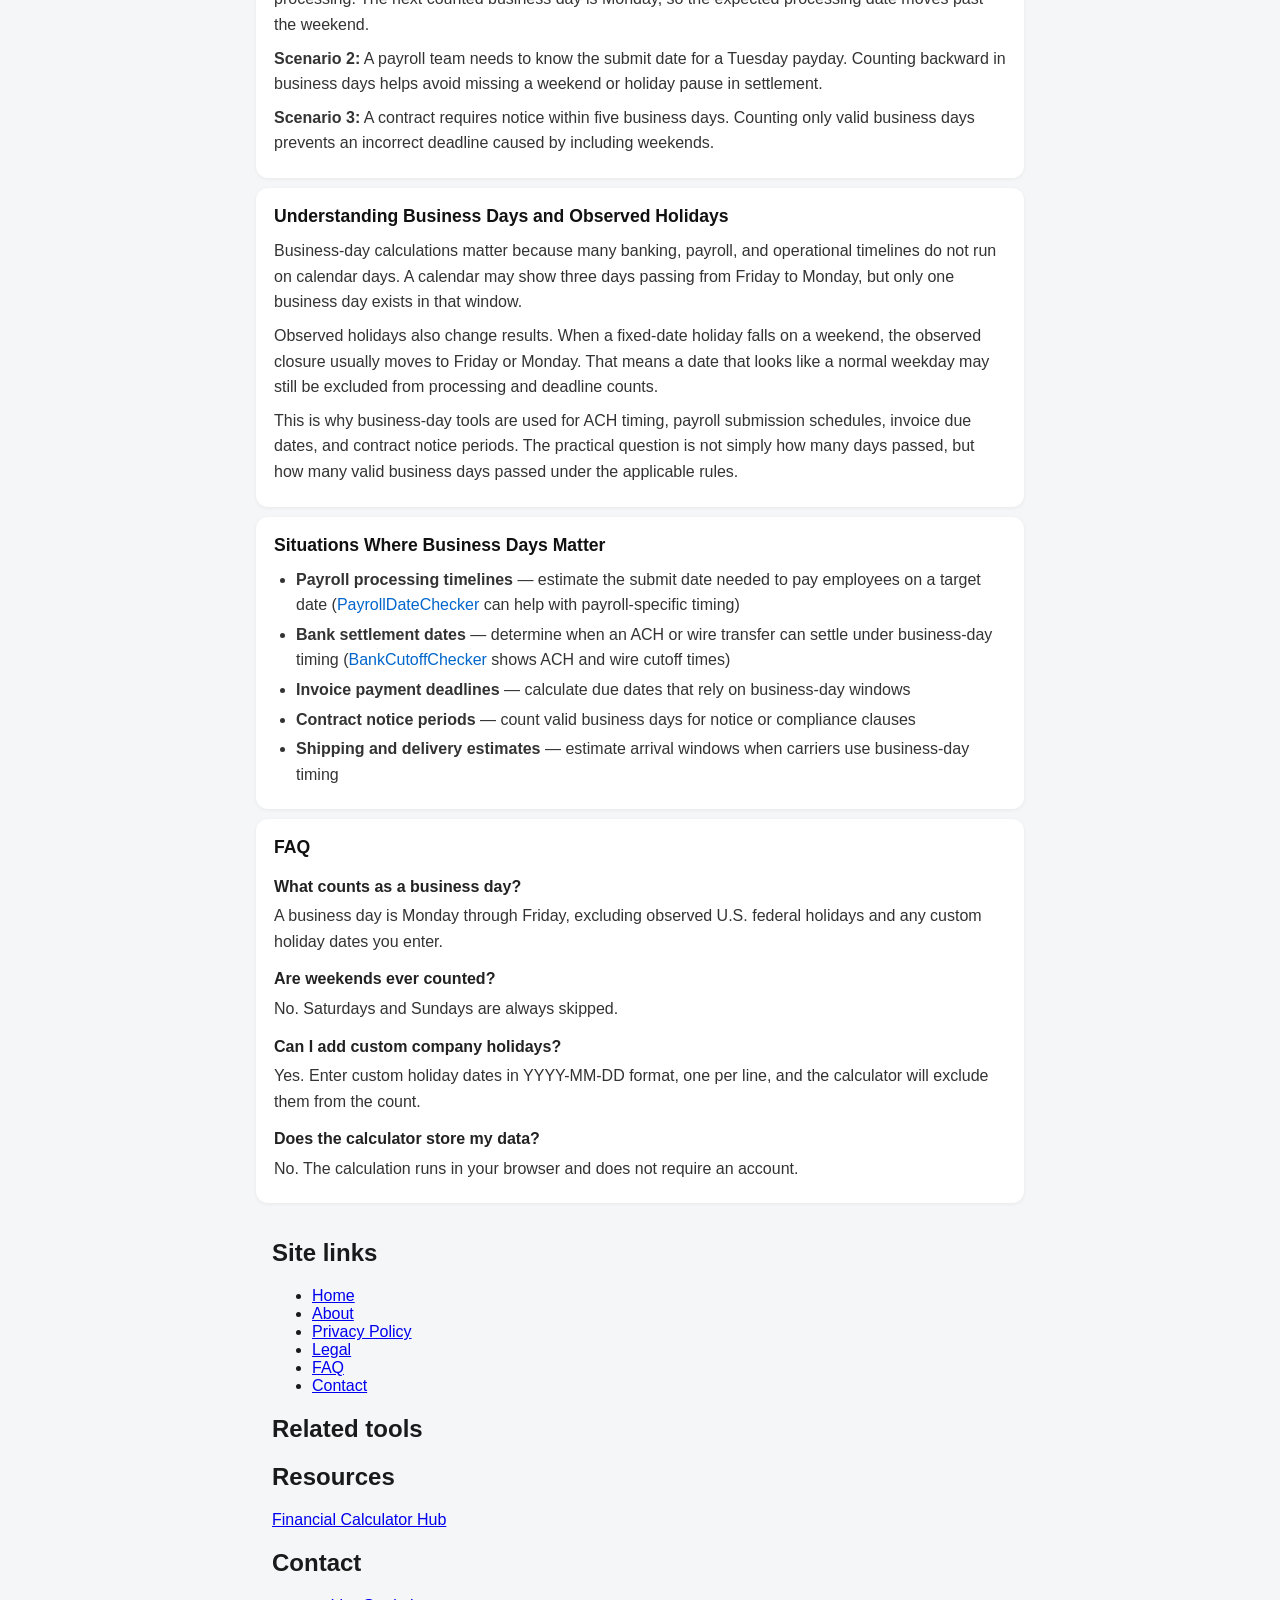
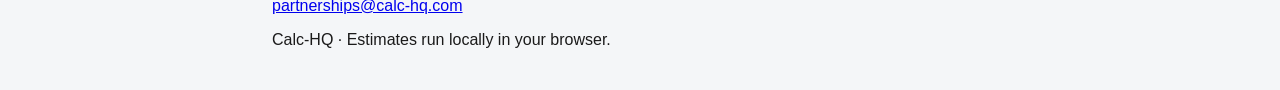
==== commit 07e01fc4: "Replace generic/template headings with scenario-driven Trust Layer headings" ====
--- a/index.html
+++ b/index.html
@@ -81,7 +81,7 @@
 </div>
 </section>
 <aside class="card">
-<h2>When This Calculator Is Useful</h2>
+<h2>When a Deadline Depends on Business Days</h2>
 <ul>
 <li>Estimating payment, payroll, filing, or delivery dates that depend on business days</li>
 <li>Adding business days to a date while skipping weekends and observed U.S. federal holidays</li>
@@ -106,12 +106,12 @@
 </script>
 </div>
 <section class="content-section">
-<h2>What This Calculator Does</h2>
+<h2>How Weekends and Holidays Change the Count</h2>
 <p>This calculator works in two modes. <strong>Add business days</strong> counts forward from a start date, skipping weekends and observed U.S. federal holidays, to land on a target business date. <strong>Count between dates</strong> tells you how many business days fall in a date range — useful for contract windows, payroll timelines, and settlement estimates.</p>
 <p>Both modes let you include or exclude the start date and add custom holiday exclusions for company-specific calendars.</p>
 </section>
 <section class="content-section">
-<h2>Example Calculation</h2>
+<h2>Counting Forward: A Real Example</h2>
 <p>This example shows how the calculator adds business days while skipping weekends and observed U.S. federal holidays.</p>
 <ul>
 <li><strong>Start date:</strong> Friday, March 6, 2026</li>
@@ -128,7 +128,7 @@
 <p><strong>Result: Wednesday, March 11, 2026</strong></p>
 </section>
 <section class="content-section">
-<h2>Formula</h2>
+<h2>Why Skipping Weekends Is Not Optional</h2>
 <p><strong>Business Day Result = Start Date + counted weekdays that are not observed U.S. federal holidays or custom excluded dates.</strong></p>
 <ul>
 <li>Weekdays Monday through Friday can qualify as business days</li>
@@ -139,7 +139,7 @@
 <p>In add mode, the calculator steps forward one day at a time until the requested number of valid business days has been counted. In between-dates mode, it evaluates each date in the selected range and counts only valid business days.</p>
 </section>
 <section class="content-section">
-<h2>Calculation Methodology</h2>
+<h2>How the Calculator Walks Through Each Day</h2>
 <p>This calculator applies observed U.S. federal holiday rules. All 11 federal public holidays are included. Fixed-date holidays that fall on a weekend are shifted to the nearest weekday — Saturday holidays are observed on Friday, Sunday holidays on Monday. This matches the rules used by banks, payroll processors, and federal agencies. <strong>Data source:</strong> U.S. Office of Personnel Management (OPM) federal holiday observance rules.</p>
 </section>
 <section class="content-section">
@@ -184,7 +184,7 @@
 <p class="mini">A dash (—) means the holiday falls on a weekday and no observed shift is needed. Dates in bold show when a weekend holiday is observed on a weekday instead.</p>
 </section>
 <section class="content-section">
-<h2>Example Scenarios</h2>
+<h2>When Your Count Might Not Match Your Bank's</h2>
 <p><strong>Scenario 1:</strong> A payment is sent on Friday and the receiving bank quotes one business day for processing. The next counted business day is Monday, so the expected processing date moves past the weekend.</p>
 <p><strong>Scenario 2:</strong> A payroll team needs to know the submit date for a Tuesday payday. Counting backward in business days helps avoid missing a weekend or holiday pause in settlement.</p>
 <p><strong>Scenario 3:</strong> A contract requires notice within five business days. Counting only valid business days prevents an incorrect deadline caused by including weekends.</p>
@@ -196,7 +196,7 @@
 <p>This is why business-day tools are used for ACH timing, payroll submission schedules, invoice due dates, and contract notice periods. The practical question is not simply how many days passed, but how many valid business days passed under the applicable rules.</p>
 </section>
 <section class="content-section">
-<h2>Common Scenarios</h2>
+<h2>Situations Where Business Days Matter</h2>
 <ul>
 <li><strong>Payroll processing timelines</strong> — estimate the submit date needed to pay employees on a target date (<a href="https://payrolldatechecker.com" target="_blank" rel="noopener">PayrollDateChecker</a> can help with payroll-specific timing)</li>
 <li><strong>Bank settlement dates</strong> — determine when an ACH or wire transfer can settle under business-day timing (<a href="https://bankcutoffchecker.com" target="_blank" rel="noopener">BankCutoffChecker</a> shows ACH and wire cutoff times)</li>
